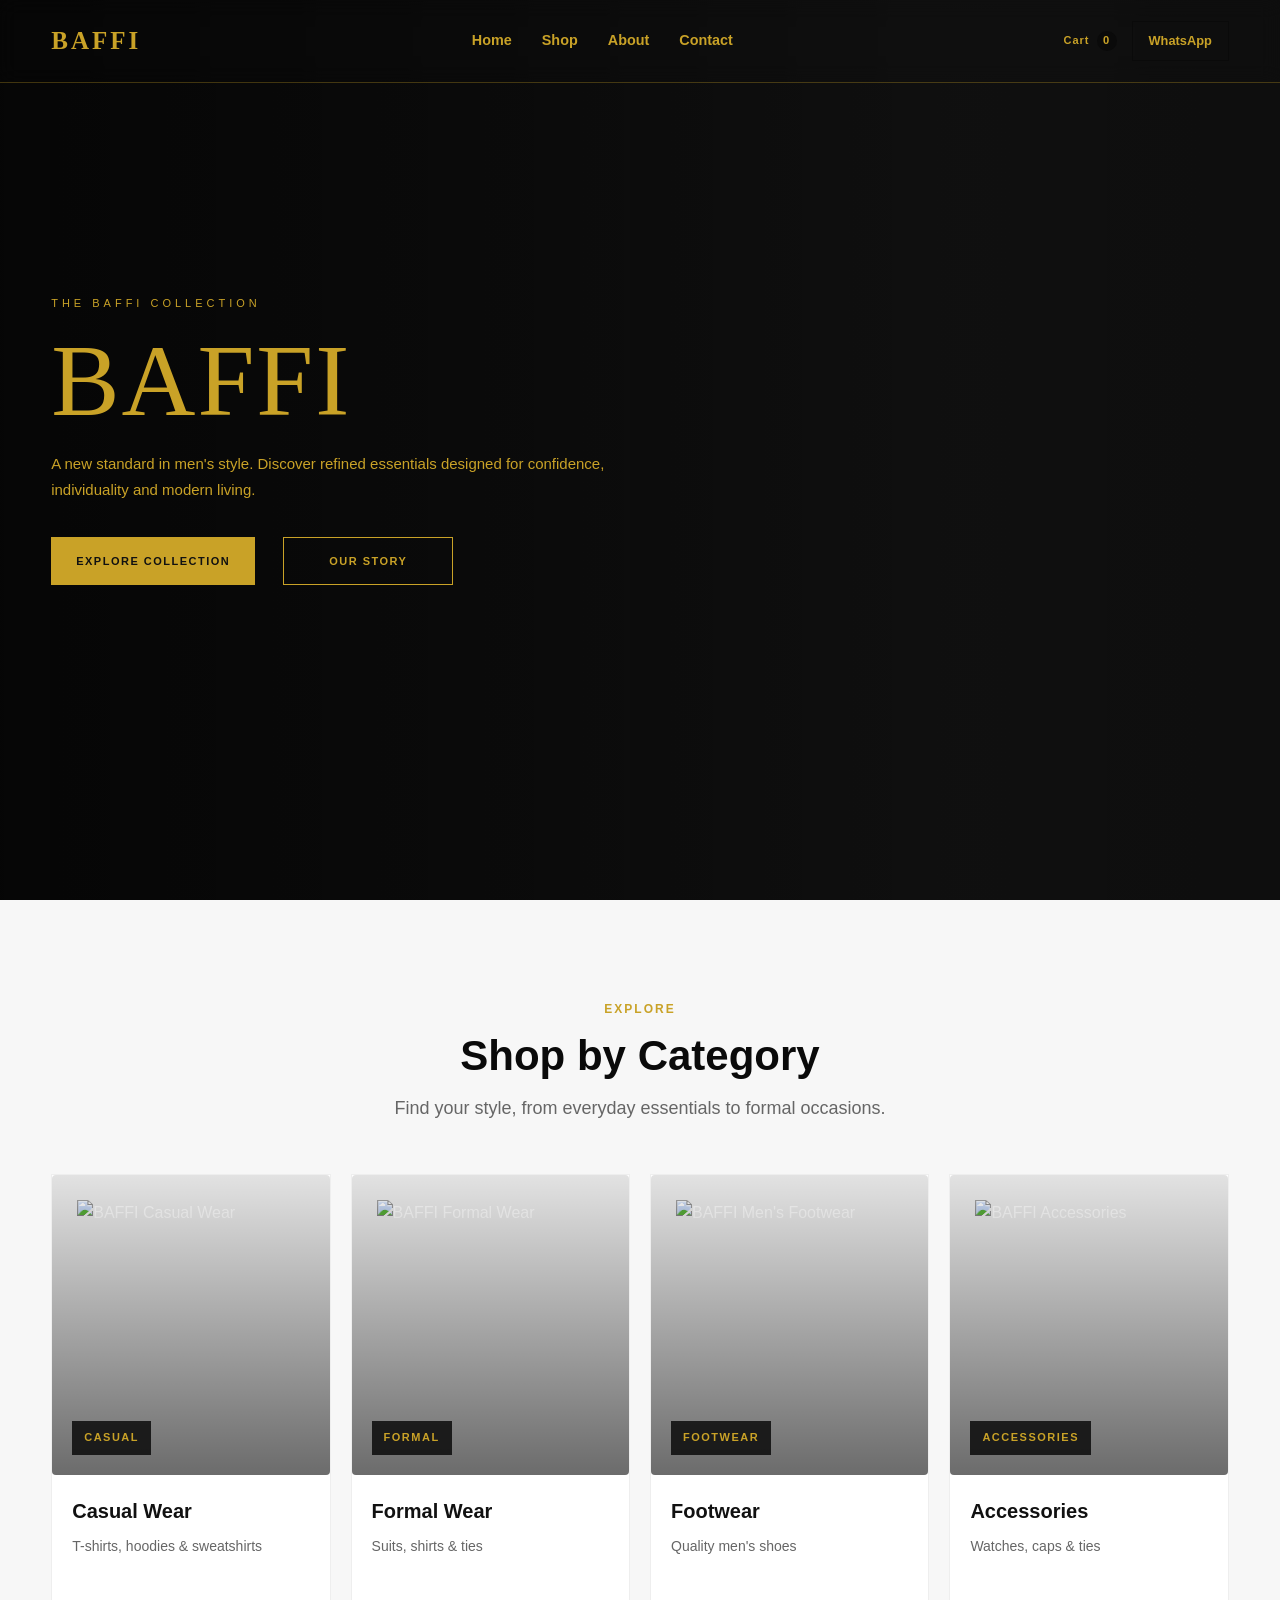
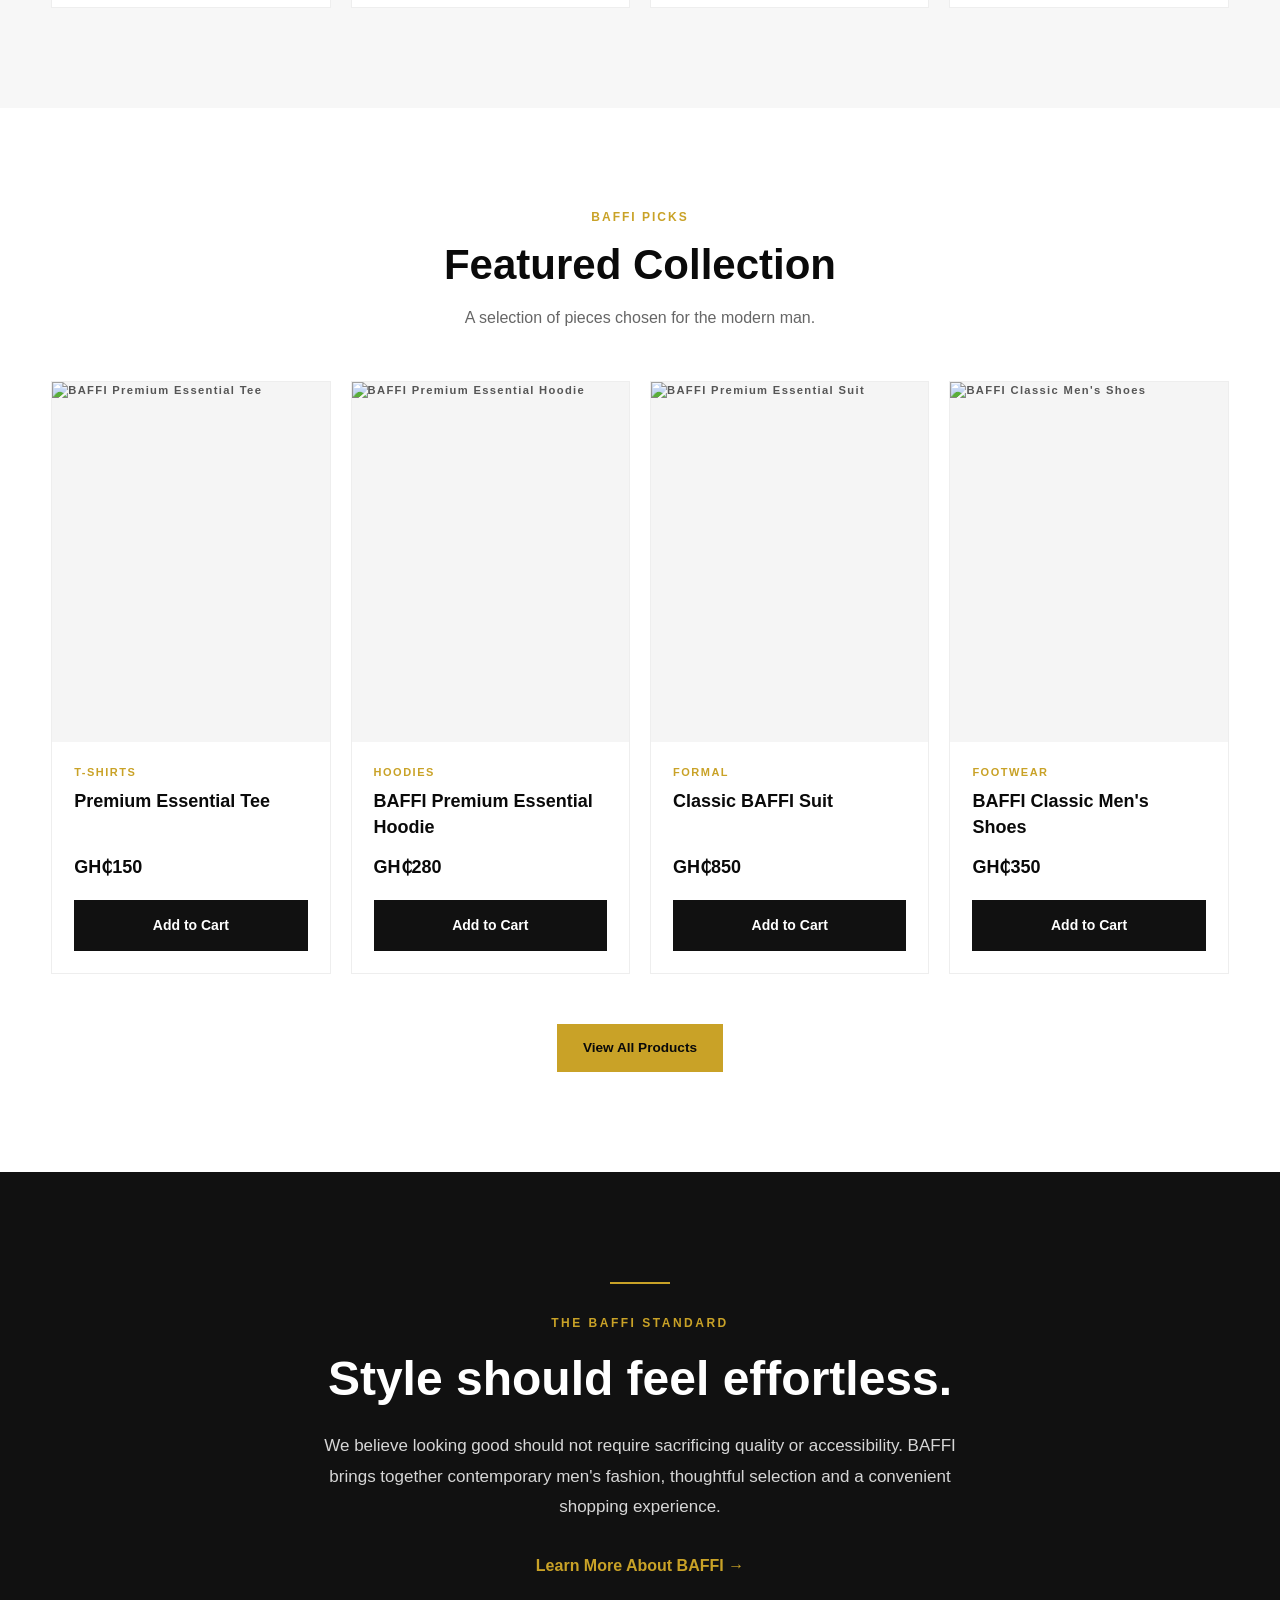
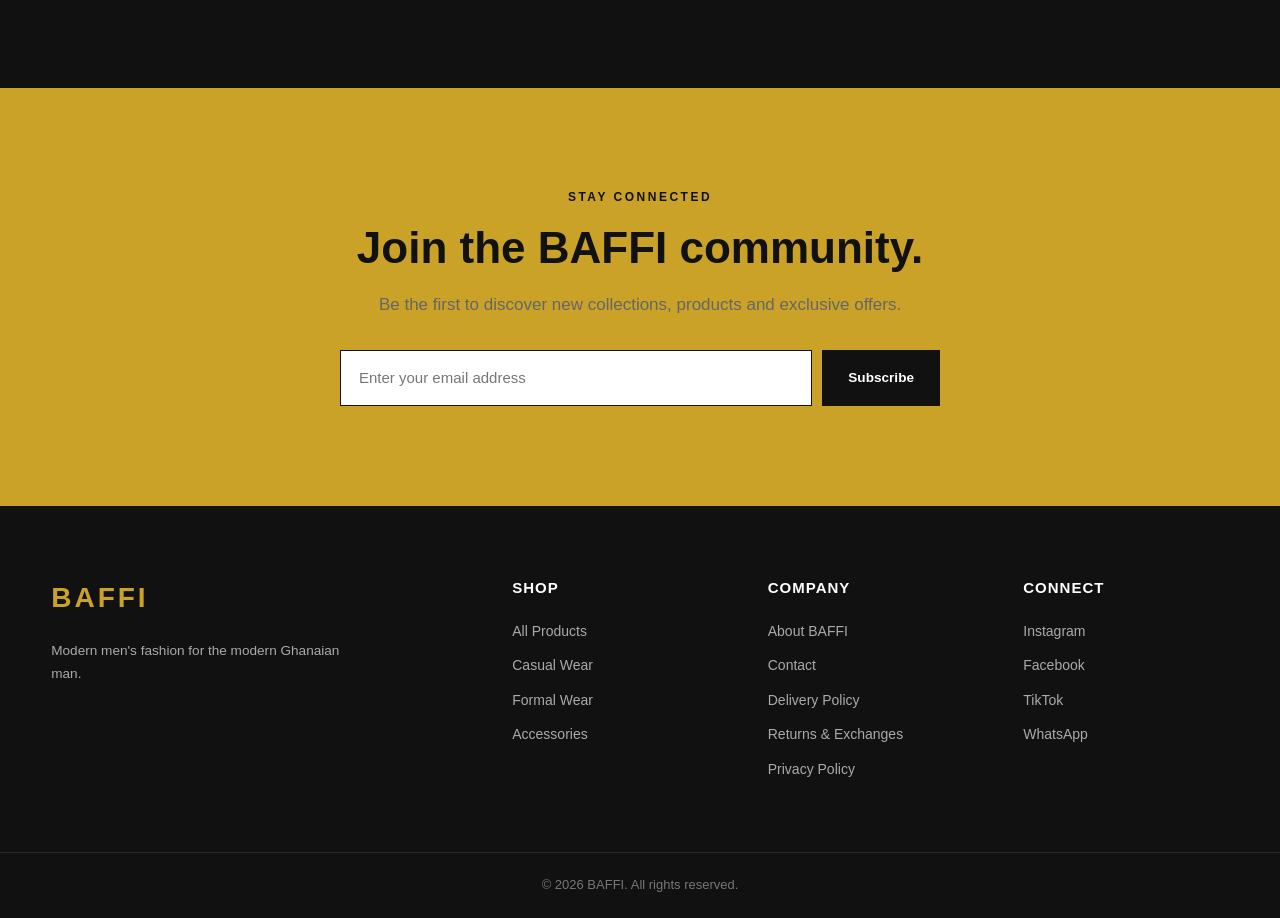
==== index.html @ 9128f001 "Add files via upload" ====
<!DOCTYPE html>
<html lang="en">
<head>
    <meta charset="UTF-8">

    <meta name="viewport" content="width=device-width, initial-scale=1.0">

    <meta
        name="description"
        content="BAFFI — Modern men's fashion, quality clothing, footwear and accessories in Ghana."
    >

    <title>BAFFI | Modern Men's Fashion</title>

    <!-- Main stylesheet -->
    <link rel="stylesheet" href="style.css">

    <link rel="icon" type="image/svg+xml" href="images/svg file.jpeg">
</head>

<body>

    <!-- ================= HEADER ================= -->
    <header class="site-header">

        <div class="container header-container">

            <!-- Logo -->
            <a href="index.html" class="logo">
                BAFFI
            </a>

                <!-- Mobile menu button -->
                 <button
                    class="menu-toggle"
                    id="menu-toggle"
                    type="button"
                    aria-label="Open navigation menu"
                    aria-expanded="false"
                    aria-controls="main-nav"
                 >
                    ☰
                </button>

            <!-- Navigation -->
            <nav class="main-nav" id="main-nav">
                <a href="index.html">Home</a>
                <a href="shop.html">Shop</a>
                <a href="about.html">About</a>
                <a href="contact.html">Contact</a>
            </nav>

            <!-- Header actions -->
            <div class="header-actions">

                <a href="cart.html" class="cart-link">
                    Cart <span id="cart-count">0</span>
                </a>

                <a
                    href="https://wa.me/233207417469"
                    class="whatsapp-link"
                    target="_blank"
                    rel="noopener"
                >
                    WhatsApp
                </a>

            </div>

        </div>

    </header>


    <!-- ================= MAIN CONTENT ================= -->
    <main>

       <!-- ================= HERO ================= -->
<!-- ================= BAFFI VIDEO HERO ================= -->
<section class="hero">

    <video
        class="hero-video"
        autoplay
        muted
        loop
        playsinline
        preload="metadata"
        poster="images/hero-image.mp4"
    >
        <source
            src="images/hero-image.mp4"
            type="video/mp4"
        >
    </video>

    <div class="hero-overlay"></div>

    <div class="container hero-content">

        <p class="hero-label">
            THE BAFFI COLLECTION
        </p>

        <h1>
            BAFFI
        </h1>

        <p class="hero-description">
            A new standard in men's style.
            Discover refined essentials designed for confidence, individuality and modern living.
        </p>

        <div class="hero-buttons">

            <a href="shop.html" class="btn btn-primary">
                EXPLORE COLLECTION
            </a>

            <a href="about.html" class="btn btn-secondary">
                OUR STORY
            </a>

        </div>

    </div>

</section>
<!-- ================= CATEGORIES ================= -->
<section class="categories">
    <div class="container">
        <div class="section-heading">
            <p class="section-label">
                EXPLORE
            </p>
            <h2>
                Shop by Category
            </h2>
            <p>
                Find your style, from everyday essentials to
                formal occasions.
            </p>
        </div>

        <div class="category-grid">
        <!-- CASUAL -->
        <a href="shop.html?category=casual"
            class="category-card">
            <div class="category-image">
            <img
                src="images/premium-essential-teeshirt.jpeg"
                alt="BAFFI Casual Wear"
            >
            <span>CASUAL</span>
            </div>
            <h3>
                Casual Wear
            </h3>
            <p>
                T-shirts, hoodies & sweatshirts
            </p>
        </a>

<!-- FORMAL -->
        <a href="shop.html?category=formal"
            class="category-card">
            <div class="category-image">
            <img
                src="images/premium-essential-suit.jpeg"
                alt="BAFFI Formal Wear"
            >
            <span>FORMAL</span>
            </div>
            <h3>
                Formal Wear
            </h3>
            <p>
                Suits, shirts & ties
            </p>
        </a>

<!-- FOOTWEAR -->
        <a href="shop.html?category=shoes"
            class="category-card">
            <div class="category-image">
            <img
                src="images/premium-essential-shoes.jpeg"
                alt="BAFFI Men's Footwear"
            >
            <span>FOOTWEAR</span>
            </div>
            <h3>
                Footwear
            </h3>
            <p>
                Quality men's shoes
            </p>
        </a>


<!-- ACCESSORIES -->
        <a href="shop.html?category=accessories"
            class="category-card">
            <div class="category-image">
                <img
                    src="images/premium-essential-watches.jpeg"
                    alt="BAFFI Accessories"
                >
                <span>ACCESSORIES</span>
            </div>
            <h3>
                Accessories
            </h3>
            <p>
                Watches, caps & ties
            </p>
        </a>
    </div>
</div>
</section>
        

<!-- ================= FEATURED PRODUCTS ================= -->
<section class="featured-products">

    <div class="container">

        <div class="section-heading">

            <p class="section-label">
                BAFFI PICKS
            </p>

            <h2>
                Featured Collection
            </h2>

            <p>
                A selection of pieces chosen for the modern man.
            </p>

        </div>


        <div class="product-grid">

            <!-- Product 1 -->
            <article class="product-card">

                <div class="product-image">
                    <img
                        src="images/premium-essential-teeshirt.jpeg"
                        alt="BAFFI Premium Essential Tee"
                    >
                </div>

                <div class="product-info">

                    <p class="product-category">
                        T-SHIRTS
                    </p>

                    <h3>
                        Premium Essential Tee
                    </h3>

                    <p class="product-price">
                        GH₵150
                    </p>

                    <button
                        class="add-to-cart"
                        data-product="Premium Essential Tee"
                    >
                        Add to Cart
                    </button>

                </div>

            </article>


            <!-- Product 2 -->
            <article class="product-card">

                <div class="product-image">
                    <img
                        src="images/Premium-Essential-Hoodie.jpeg"
                        alt="BAFFI Premium Essential Hoodie"
                    >
                </div>

                <div class="product-info">

                    <p class="product-category">
                        HOODIES
                    </p>

                    <h3>
                        BAFFI Premium Essential Hoodie
                    </h3>

                    <p class="product-price">
                        GH₵280
                    </p>

                    <button
                        class="add-to-cart"
                        data-product="BAFFI Premium Essential Hoodie"
                    >
                        Add to Cart
                    </button>

                </div>

            </article>


            <!-- Product 3 -->
            <article class="product-card">

                <div class="product-image">
                    <img
                        src="images/premium-essential-suit.jpeg"
                        alt="BAFFI Premium Essential Suit"
                    >
                </div>

                <div class="product-info">

                    <p class="product-category">
                        FORMAL
                    </p>

                    <h3>
                        Classic BAFFI Suit
                    </h3>

                    <p class="product-price">
                        GH₵850
                    </p>

                    <button
                        class="add-to-cart"
                        data-product="Classic BAFFI Suit"
                    >
                        Add to Cart
                    </button>

                </div>

            </article>


            <!-- Product 4 -->
            <article class="product-card">

                <div class="product-image">
                    <img
                        src="images/premium-essential-shoes.jpeg"
                        alt="BAFFI Classic Men's Shoes"
                        >
                </div>

                <div class="product-info">

                    <p class="product-category">
                        FOOTWEAR
                    </p>

                    <h3>
                        BAFFI Classic Men's Shoes
                    </h3>

                    <p class="product-price">
                        GH₵350
                    </p>

                    <button
                        class="add-to-cart"
                        data-product="BAFFI Classic Men's Shoes"
                    >
                        Add to Cart
                    </button>

                </div>

            </article>

        </div>


        <div class="center-button">

            <a href="shop.html"
               class="btn btn-primary">
                View All Products
            </a>

        </div>

    </div>

</section>
        
        <!-- ================= BRAND STATEMENT ================= -->
        <section class="brand-statement">

            <div class="container">

                <div class="brand-content">

                    <p class="section-label">
                        THE BAFFI STANDARD
                    </p>

                    <h2>
                        Style should feel effortless.
                    </h2>

                    <p>
                        We believe looking good should not require
                        sacrificing quality or accessibility. BAFFI
                        brings together contemporary men's fashion,
                        thoughtful selection and a convenient shopping
                        experience.
                    </p>

                    <a href="about.html"
                       class="text-link">
                        Learn More About BAFFI →
                    </a>

                </div>

            </div>

        </section>


        <!-- ================= NEWSLETTER ================= -->
        <section class="newsletter">

            <div class="container">

                <div class="newsletter-content">

                    <p class="section-label">
                        STAY CONNECTED
                    </p>

                    <h2>
                        Join the BAFFI community.
                    </h2>

                    <p>
                        Be the first to discover new collections,
                        products and exclusive offers.
                    </p>

                    <form id="newsletter-form">

                        <input
                            type="email"
                            id="email"
                            placeholder="Enter your email address"
                            required
                        >

                        <button type="submit"
                                class="btn btn-primary">
                            Subscribe
                        </button>

                    </form>

                </div>

            </div>

        </section>

    </main>


    <!-- ================= FOOTER ================= -->
    <footer class="site-footer">

        <div class="container footer-grid">

            <div>

                <a href="index.html" class="footer-logo">
                    BAFFI
                </a>

                <p>
                    Modern men's fashion for the
                    modern Ghanaian man.
                </p>

            </div>


            <div>

                <h3>
                    Shop
                </h3>

                <a href="shop.html">
                    All Products
                </a>

                <a href="shop.html?category=casual">
                    Casual Wear
                </a>

                <a href="shop.html?category=formal">
                    Formal Wear
                </a>

                <a href="shop.html?category=accessories">
                    Accessories
                </a>

            </div>


            <div>

                <h3>
                    Company
                </h3>

                <a href="about.html">
                    About BAFFI
                </a>

                <a href="contact.html">
                    Contact
                </a>

                <a href="delivery-policy.html">
                    Delivery Policy
                </a>

                <a href="returns-policy.html">
                    Returns &amp; Exchanges
                </a>

                <a href="privacy-policy.html">
                    Privacy Policy
                </a>

            </div>

            <div>

                <h3>
                    Connect
                </h3>

                <a href="https://www.instagram.com/baffi_apparel1/">
                    Instagram
                </a>

                <a href="https://www.facebook.com/baffiapparel">
                    Facebook
                </a>

                <a href="https://www.tiktok.com/@baffi_apparel1">
                    TikTok
                </a>

                <a href="https://wa.me/233207417469"
                   target="_blank"
                   rel="noopener">
                    WhatsApp
                </a>

            </div>

        </div>


        <div class="footer-bottom">

            <p>
                © 2026 BAFFI. All rights reserved.
            </p>

        </div>

    </footer>


    <!-- Main JavaScript -->
    <script src="app.js"></script>

</body>
</html>
---- style.css ----
/* =========================================================BAFFI — MAIN STYLESHEETModern Men's Fashion========================================================= */
/* =========================================================1. RESET & GLOBAL STYLES========================================================= */
* {
    margin: 0;
    padding: 0;
    box-sizing: border-box;
}

:root {
    --black: #0a0a0a;
    --dark: #111111;
    --dark-gray: #1a1a1a;
    --gray: #666666;
    --light-gray: #f4f4f4;
    --white: #ffffff;
    --gold: #c9a227;
    --gold-light: #e0c35a;
    --border: #e5e5e5;

    --container-width: 1200px;
    --transition: 0.3s ease;
}

html {
    scroll-behavior: smooth;
}

body {
    font-family:
        Arial,
        Helvetica,
        sans-serif;

    color: var(--black);
    background: var(--white);
    line-height: 1.6;
}

a {
    color: inherit;
    text-decoration: none;
}

button,
input {
    font: inherit;
}

button {
    cursor: pointer;
}

img {
    max-width: 100%;
    display: block;
}

/* =========================================================2. REUSABLE CONTAINER========================================================= */
.container {
    width: min(
        92%,
        var(--container-width)
    );

    margin: 0 auto;
}

/* =========================================================3. HEADER========================================================= */
.site-header {
    position: sticky;
    top: 0;
    z-index: 1000;

    background: rgba(255, 255, 255, 0.96);

    border-bottom: 1px solid var(--border);

    backdrop-filter: blur(10px);
}

.header-container {
    min-height: 78px;

    display: flex;
    align-items: center;
    justify-content: space-between;

    gap: 30px;
}

/* Logo */
.logo {
    font-size: 1.8rem;
    font-weight: 900;

    letter-spacing: 0.18em;

    color: var(--black);
}

/* Navigation */
.main-nav {
    display: flex;
    align-items: center;

    gap: 30px;
}

.main-nav a {
    position: relative;

    font-size: 0.9rem;
    font-weight: 600;

    transition: color var(--transition);
}

.main-nav a::after {
    content: "";

    position: absolute;

    left: 0;
    bottom: -8px;

    width: 0;
    height: 2px;

    background: var(--gold);

    transition: width var(--transition);
}

.main-nav a:hover {
    color: var(--gold);
}

.main-nav a:hover::after {
    width: 100%;
}

/* Header actions */
.header-actions {
    display: flex;
    align-items: center;
    gap: 15px;
}

.cart-link {
    font-size: 0.85rem;
    font-weight: 600;
}

#cart-count {
    display: inline-flex;

    align-items: center;
    justify-content: center;

    min-width: 20px;
    height: 20px;

    padding: 0 5px;

    margin-left: 3px;

    border-radius: 50%;

    background: var(--black);
    color: var(--white);

    font-size: 0.7rem;
}

.whatsapp-link {
    padding: 9px 16px;

    border: 1px solid var(--black);

    font-size: 0.8rem;
    font-weight: 700;

    transition:
        background var(--transition),
        color var(--transition);
}

.whatsapp-link:hover {
    background: var(--black);
    color: var(--white);
}


/* =========================================================4. HERO SECTION========================================================= */
.hero {
    min-height: 720px;

    display: flex;
    align-items: center;

    position: relative;

    background:
        linear-gradient(
            90deg,
            rgba(0, 0, 0, 0.9),
            rgba(0, 0, 0, 0.55),
            rgba(0, 0, 0, 0.15)
        ),
        url("../images/hero.jpg")
        center / cover no-repeat;

    color: var(--white);
}

.hero-content {
    max-width: 720px;
}

.hero-label,
.section-label {
    margin-bottom: 15px;

    color: var(--gold);

    font-size: 0.75rem;
    font-weight: 800;

    letter-spacing: 0.25em;
}

.hero h1 {
    margin-bottom: 25px;

    font-size: clamp(
        3rem,
        7vw,
        6rem
    );

    font-weight: 800;

    line-height: 0.98;

    letter-spacing: -0.04em;
}

.hero-description {
    max-width: 560px;

    margin-bottom: 35px;

    color: rgba(255, 255, 255, 0.82);

    font-size: 1.05rem;
}

/* =========================================================5. BUTTONS========================================================= */
.hero-buttons {
    display: flex;

    flex-wrap: wrap;

    gap: 15px;
}

.btn {
    display: inline-flex;

    align-items: center;
    justify-content: center;

    min-height: 48px;

    padding: 0 25px;

    border: 1px solid transparent;

    font-size: 0.85rem;
    font-weight: 800;

    transition:
        background var(--transition),
        color var(--transition),
        border-color var(--transition),
        transform var(--transition);
}

.btn:hover {
    transform: translateY(-2px);
}

.btn-primary {
    background: var(--gold);
    color: var(--black);
}

.btn-primary:hover {
    background: var(--gold-light);
}

.btn-secondary {
    border-color: rgba(255, 255, 255, 0.7);
    color: var(--white);
}

.btn-secondary:hover {
    background: var(--white);
    color: var(--black);
}

/* =========================================================6. SECTION HEADINGS========================================================= */
section {
    padding: 100px 0;
}

.section-heading {
    max-width: 650px;

    margin-bottom: 50px;
}

.section-heading h2 {
    margin-bottom: 12px;

    font-size: clamp(
        2rem,
        4vw,
        3rem
    );

    line-height: 1.1;
}

.section-heading > p:last-child {
    color: var(--gray);
}

/* =========================================================7. CATEGORIES========================================================= */
.category-grid {
    display: grid;

    grid-template-columns:
        repeat(4, 1fr);

    gap: 20px;
}

.category-card {
    transition:
        transform var(--transition);
}

.category-card:hover {
    transform: translateY(-6px);
}

.category-image {
    min-height: 300px;

    display: flex;
    align-items: flex-end;

    padding: 25px;

    background:
        linear-gradient(
            180deg,
            #777777,
            #151515
        );

    color: var(--white);
}

.category-image span {
    font-size: 0.8rem;
    font-weight: 800;

    letter-spacing: 0.15em;
}

.category-card h3 {
    margin-top: 18px;

    font-size: 1.1rem;
}

.category-card p {
    color: var(--gray);

    font-size: 0.85rem;
}

/* =========================================================8. FEATURED PRODUCTS========================================================= */
.featured-products {
    background: var(--light-gray);
}

.product-grid {
    display: grid;

    grid-template-columns:
        repeat(4, 1fr);

    gap: 20px;
}

.product-card {
    background: var(--white);

    overflow: hidden;

    transition:
        transform var(--transition),
        box-shadow var(--transition);
}

.product-card:hover {
    transform: translateY(-5px);

    box-shadow:
        0 15px 40px rgba(0, 0, 0, 0.08);
}

.product-image {
    min-height: 330px;

    display: flex;
    align-items: center;
    justify-content: center;

    background:
        linear-gradient(
            135deg,
            #e8e8e8,
            #bdbdbd
        );

    color: #555555;

    font-size: 0.7rem;
    font-weight: 800;

    letter-spacing: 0.12em;
}

.product-info {
    padding: 22px;
}

.product-category {
    margin-bottom: 7px;

    color: var(--gold);

    font-size: 0.7rem;
    font-weight: 800;

    letter-spacing: 0.15em;
}

.product-info h3 {
    margin-bottom: 8px;

    font-size: 1rem;
}

.product-price {
    margin-bottom: 18px;

    font-size: 1rem;
    font-weight: 800;
}

.add-to-cart {
    width: 100%;

    padding: 12px;

    border: 1px solid var(--black);

    background: var(--black);
    color: var(--white);

    font-size: 0.75rem;
    font-weight: 800;

    transition:
        background var(--transition),
        color var(--transition);
}

.add-to-cart:hover {
    background: var(--gold);
    color: var(--black);
    border-color: var(--gold);
}

.center-button {
    margin-top: 45px;

    text-align: center;
}

/* =========================================================9. BRAND STATEMENT========================================================= */
.brand-statement {
    background: var(--black);

    color: var(--white);
}

.brand-content {
    max-width: 760px;

    margin: 0 auto;

    text-align: center;
}

.brand-content h2 {
    margin-bottom: 25px;

    font-size: clamp(
        2.2rem,
        5vw,
        4rem
    );

    line-height: 1.05;
}

.brand-content > p:not(.section-label) {
    margin-bottom: 30px;

    color: rgba(255, 255, 255, 0.7);

    font-size: 1rem;
}

.text-link {
    color: var(--gold);

    font-weight: 700;

    transition: color var(--transition);
}

.text-link:hover {
    color: var(--gold-light);
}

/* =========================================================10. NEWSLETTER========================================================= */
.newsletter {
    background: var(--white);
}

.newsletter-content {
    max-width: 700px;

    margin: 0 auto;

    text-align: center;
}

.newsletter-content h2 {
    margin-bottom: 15px;

    font-size: clamp(
        2rem,
        4vw,
        3rem
    );
}

.newsletter-content > p:not(.section-label) {
    margin-bottom: 30px;

    color: var(--gray);
}

#newsletter-form {
    display: flex;

    max-width: 600px;

    margin: 0 auto;

    gap: 10px;
}

#newsletter-form input {
    flex: 1;

    min-width: 0;

    padding: 14px 16px;

    border: 1px solid var(--border);

    outline: none;

    background: var(--light-gray);

    transition:
        border-color var(--transition);
}

#newsletter-form input:focus {
    border-color: var(--gold);
}

/* =========================================================11. FOOTER========================================================= */
.site-footer {
    background: #080808;

    color: var(--white);

    padding-top: 70px;
}

.footer-grid {
    display: grid;

    grid-template-columns:
        2fr
        1fr
        1fr
        1fr;

    gap: 50px;

    padding-bottom: 60px;
}

.footer-logo {
    display: inline-block;

    margin-bottom: 15px;

    font-size: 1.8rem;
    font-weight: 900;

    letter-spacing: 0.18em;
}

.footer-grid p {
    max-width: 300px;

    color: #999999;

    font-size: 0.85rem;
}

.footer-grid h3 {
    margin-bottom: 18px;

    color: var(--gold);

    font-size: 0.8rem;

    letter-spacing: 0.12em;
}

.footer-grid a:not(.footer-logo) {
    display: block;

    margin-bottom: 10px;

    color: #aaaaaa;

    font-size: 0.85rem;

    transition: color var(--transition);
}

.footer-grid a:hover {
    color: var(--white);
}

.footer-bottom {
    padding: 20px;

    border-top: 1px solid #222222;

    text-align: center;
}

.footer-bottom p {
    max-width: none;

    color: #777777;

    font-size: 0.75rem;
}

/* =========================================================12. TABLET RESPONSIVENESS========================================================= */
@media (max-width: 900px) {

    .main-nav {
        gap: 18px;
    }

    .category-grid,
    .product-grid {
        grid-template-columns:
            repeat(2, 1fr);
    }

    .footer-grid {
        grid-template-columns:
            repeat(2, 1fr);
    }

}

/* =========================================================13. MOBILE RESPONSIVENESS========================================================= */
@media (max-width: 650px) {

    .header-container {
        min-height: 70px;

        flex-wrap: wrap;

        gap: 15px;
    }

    .main-nav {
        order: 3;

        width: 100%;

        justify-content: center;

        padding-bottom: 12px;
    }

    .main-nav a {
        font-size: 0.75rem;
    }

    .header-actions {
        gap: 8px;
    }

    .whatsapp-link {
        padding: 7px 10px;

        font-size: 0.7rem;
    }

    .hero {
        min-height: 650px;
    }

    .hero h1 {
        font-size: 3.2rem;
    }

    section {
        padding: 70px 0;
    }

    .category-grid,
    .product-grid {
        grid-template-columns: 1fr;
    }

    .category-image {
        min-height: 250px;
    }

    .product-image {
        min-height: 300px;
    }

    #newsletter-form {
        flex-direction: column;
    }

    #newsletter-form .btn {
        width: 100%;
    }

    .footer-grid {
        grid-template-columns: 1fr;

        gap: 35px;
    }
}

/* =========================================================SHOP FILTERS========================================================= */
.shop-filters {
    display: flex;
    flex-wrap: wrap;
    gap: 10px;
    margin-bottom: 40px;
}

.shop-filter {
    padding: 10px 20px;

    border: 1px solid var(--border);

    background: var(--white);
    color: var(--black);

    font-size: 0.8rem;
    font-weight: 700;

    transition:
        background var(--transition),
        color var(--transition),
        border-color var(--transition);
}

.shop-filter:hover,
.shop-filter.active {
    background: var(--black);
    color: var(--white);
    border-color: var(--black);
}

/* =========================================================14. CART PAGE========================================================= */
#cart-container {
    display: flex;
    flex-direction: column;
    gap: 15px;
    margin-bottom: 40px;
}

.cart-item {
    display: flex;
    align-items: center;
    justify-content: space-between;
    gap: 25px;

    padding: 25px;

    background: var(--white);

    border: 1px solid var(--border);

    transition:
        box-shadow var(--transition),
        transform var(--transition);
}

.cart-item:hover {
    transform: translateY(-2px);

    box-shadow:
        0 10px 30px rgba(0, 0, 0, 0.06);
}

.cart-item-info {
    flex: 1;
}

.cart-item-info h3 {
    margin-bottom: 5px;

    font-size: 1rem;
}

.cart-item-info p {
    color: var(--gray);

    font-size: 0.85rem;
}

.cart-item-actions {
    display: flex;
    align-items: center;

    gap: 12px;
}

.quantity-btn {
    width: 36px;
    height: 36px;

    display: inline-flex;
    align-items: center;
    justify-content: center;

    border: 1px solid var(--black);

    background: var(--white);
    color: var(--black);

    font-size: 1.1rem;
    font-weight: 700;

    transition:
        background var(--transition),
        color var(--transition);
}

.quantity-btn:hover {
    background: var(--black);
    color: var(--white);
}

.cart-quantity {
    min-width: 25px;

    text-align: center;

    font-weight: 700;
}

.cart-item-total {
    min-width: 90px;

    text-align: right;

    font-size: 0.9rem;
}

.remove-cart-item {
    padding: 9px 14px;

    border: 1px solid #d5d5d5;

    background: var(--white);
    color: #777777;

    font-size: 0.75rem;
    font-weight: 700;

    transition:
        background var(--transition),
        color var(--transition),
        border-color var(--transition);
}

.remove-cart-item:hover {
    border-color: var(--black);

    background: var(--black);
    color: var(--white);
}

/* =========================================================CART SUMMARY========================================================= */
#cart-summary {
    max-width: 500px;

    margin-left: auto;

    padding: 30px;

    background: var(--black);

    color: var(--white);
}

#cart-summary h2 {
    margin-bottom: 20px;

    font-size: 1.3rem;
}

#cart-summary p {
    display: flex;
    justify-content: space-between;

    margin-bottom: 25px;

    color: #cccccc;
}

#cart-summary strong {
    color: var(--gold);

    font-size: 1.2rem;
}

#cart-summary .btn {
    margin-right: 8px;
}

/* =========================================================EMPTY CART========================================================= */
#empty-cart {
    padding: 60px 30px;

    background: var(--white);

    border: 1px solid var(--border);

    text-align: center;
}

#empty-cart h2 {
    margin-bottom: 10px;

    font-size: 1.6rem;
}

#empty-cart p {
    color: var(--gray);

    margin-bottom: 15px;
}

/* =========================================================CART MOBILE========================================================= */
@media (max-width: 650px) {

    .cart-item {
        align-items: flex-start;

        flex-direction: column;

        gap: 20px;

        padding: 20px;
    }

    .cart-item-actions {
        width: 100%;

        flex-wrap: wrap;
    }

    .cart-item-total {
        margin-left: auto;
    }

    .remove-cart-item {
        width: 100%;
    }

    #cart-summary {
        max-width: none;

        margin-left: 0;
    }

    #cart-summary .btn {
        width: 100%;

        margin: 5px 0;
    }
}

/* =========================================================BAFFI PRODUCT IMAGES========================================================= */
.product-card .product-image {
    width: 100%;
    aspect-ratio:2/3;
    background: #f5f5f5;

    display: flex;
    align-items: center;
    justify-content: center;

    overflow: hidden;
}

.product-card .product-image img {
    width: 100%;
    height: 100%;
    display: block;

    object-fit: cover;
    object-position: center;
}

/* =========================================================BAFFI PRODUCT CARD HOVER EFFECT========================================================= */
.product-card {
    transition: transform 0.3s ease, box-shadow 0.3s ease;
}

.product-card:hover {
    transform: translateY(-6px);
    box-shadow: 0 12px 30px rgba(0, 0, 0, 0.12);
}

.product-card .product-image img {
    transition: transform 0.5s ease;
}

.product-card:hover .product-image img {
    transform: scale(1.04);
}

/* =========================================================BAFFI SHOP FILTER BUTTONS========================================================= */
.filter-btn {
    cursor: pointer;
    transition: all 0.25s ease;
}

.filter-btn:hover {
    transform: translateY(-2px);
}

.filter-btn.active {
    background: #111;
    color: #fff;
    border-color: #111;
}

/* =========================================================BAFFI MOBILE PRODUCT CARDS========================================================= */
@media (max-width: 650px) {
    .product-card .product-image {
        aspect-ratio: 2 / 3;
        height: auto;
    }

    .product-card .product-image img {
        width: 100%;
        height: 100%;
        object-fit: cover;
    }

    .product-card:hover {
        transform: none;
        box-shadow: none;
    }

    .product-card:hover .product-image img {
        transform: none;
    }
}

/* =========================================================BAFFI EXPLORE CATEGORY IMAGES========================================================= */
.category-card .category-image {
    position: relative;
    width: 100%;
    height: 300px;

    overflow: hidden;
    background: #f5f5f5;
}

.category-card .category-image img {
    width: 100%;
    height: 100%;

    display: block;

    object-fit: cover;
    object-position: center;

    transition: transform 0.5s ease;
}

/* Dark overlay for readable category text */
.category-card .category-image::after {
    content: "";
    position: absolute;
    inset: 0;

    background: linear-gradient(
        to top,
        rgba(0, 0, 0, 0.55),
        rgba(0, 0, 0, 0.05)
    );
}

/* Category label */
.category-card .category-image span {
    position: absolute;
    left: 20px;
    bottom: 20px;

    z-index: 2;

    color: #ffffff;

    font-size: 0.8rem;
    font-weight: 800;
    letter-spacing: 0.15em;
}

/* Hover effect */
.category-card:hover .category-image img {
    transform: scale(1.05);
}

/* =========================================================BAFFI CHECKOUT DETAILS========================================================= */
.checkout-details {
    max-width: 700px;
    margin: 40px auto;
    padding: 30px;
    border: 1px solid #e5e5e5;
    background: #ffffff;
}

.checkout-details h2 {
    margin-bottom: 8px;
}

.checkout-details > p {
    margin-bottom: 25px;
    color: #666;
}

.checkout-details .form-group {
    margin-bottom: 20px;
}

.checkout-details label {
    display: block;
    margin-bottom: 8px;
    font-weight: 600;
}

.checkout-details input,
.checkout-details textarea {
    width: 100%;
    padding: 14px;
    border: 1px solid #ccc;
    border-radius: 4px;
    font-family: inherit;
    font-size: 16px;
    box-sizing: border-box;
    outline: none;
}

.checkout-details input:focus,
.checkout-details textarea:focus {
    border-color: #111;
}

.checkout-details textarea {
    resize: vertical;
    min-height: 100px;
}

.checkout-details label span {
    font-weight: normal;
    color: #777;
    font-size: 14px;
}

/* =========================================================MOBILE CHECKOUT========================================================= */
@media (max-width: 768px) {

    .checkout-details {
        margin: 25px 0;
        padding: 20px;
    }

    .checkout-details input,
    .checkout-details textarea {
        font-size: 16px;
    }

}

/* =========================================BAFFI MOBILE RESPONSIVENESS========================================= */
@media (max-width: 768px) {

    /* General */
    body {
        overflow-x: hidden;
    }

    .container {
        width: 92%;
        margin: 0 auto;
    }

    /* Header */
    header {
        padding: 15px 0;
    }

    /* Navigation */
    nav ul {
        gap: 12px;
        flex-wrap: wrap;
        justify-content: center;
    }

    nav ul li a {
        font-size: 14px;
    }

    /* Hero section */
    .hero {
        min-height: 70vh;
        padding: 50px 20px;
        text-align: center;
    }

    .hero h1 {
        font-size: 38px;
        line-height: 1.1;
    }

    .hero p {
        font-size: 16px;
    }

    /* Product grids */
    .product-grid,
    .featured-products {
        grid-template-columns: 1fr 1fr;
        gap: 15px;
    }

    .product-card {
        width: 100%;
    }

    .product-card img {
        width: 100%;
        height: auto;
        object-fit: cover;
    }

    .product-card h3 {
        font-size: 16px;
    }

    .product-card p {
        font-size: 14px;
    }

    .product-card .btn {
        width: 100%;
        padding: 10px;
        font-size: 14px;
    }

    /* Cart */
    #cart-container {
        width: 100%;
        overflow-x: auto;
    }

    .cart-item {
        padding: 15px 10px;
    }

    /* Cart summary */
    #cart-summary {
        width: 100%;
        box-sizing: border-box;
    }

    /* Checkout details */
    .checkout-details {
        width: 100%;
        box-sizing: border-box;
    }

    /* Buttons */
    button,
    .btn {
        min-height: 44px;
    }

    /* Footer */
    footer {
        text-align: center;
        padding: 30px 15px;
    }
}


/* =========================================
   EXTRA SMALL PHONES
   ========================================= */

@media (max-width: 480px) {

    .container {
        width: 94%;
    }

    .hero h1 {
        font-size: 32px;
    }

    .hero p {
        font-size: 15px;
    }

    /* One product per row on very small screens */
    .product-grid,
    .featured-products {
        grid-template-columns: 1fr;
    }

    .product-card h3 {
        font-size: 17px;
    }

    nav ul {
        gap: 8px;
    }

    nav ul li a {
        font-size: 13px;
    }

    .checkout-details {
        padding: 18px;
    }
}

/* =========================================
   BAFFI ABOUT PAGE
   ========================================= */

/* About Hero */
.about-hero {
    padding: 110px 0;
    background: #f5f5f2;
}

.about-hero .brand-content {
    max-width: 850px;
}

.about-hero h1 {
    font-size: clamp(48px, 7vw, 82px);
    line-height: 1;
    margin: 15px 0 30px;
    letter-spacing: -2px;
}

.about-hero .brand-content > p:last-child {
    max-width: 650px;
    font-size: 20px;
    line-height: 1.8;
    color: #555;
}


/* Our Story */
.about-story {
    padding: 110px 0;
    background: #ffffff;
}

.about-story .section-heading {
    max-width: 850px;
    margin-bottom: 55px;
}

.about-story .section-heading h2 {
    font-size: clamp(38px, 5vw, 64px);
    line-height: 1.05;
    margin-top: 15px;
}

.about-story .brand-content {
    max-width: 750px;
}

.about-story .brand-content p {
    font-size: 18px;
    line-height: 1.9;
    color: #555;
    margin-bottom: 25px;
}


/* What We Offer */
.categories {
    padding: 110px 0;
    background: #f5f5f2;
}

.categories .section-heading {
    max-width: 750px;
    margin-bottom: 55px;
}

.categories .section-heading h2 {
    font-size: clamp(38px, 5vw, 64px);
    line-height: 1.05;
    margin: 15px 0;
}

.categories .section-heading > p:last-child {
    color: #666;
    font-size: 18px;
    line-height: 1.7;
}


/* Category Cards */
.category-grid {
    display: grid;
    grid-template-columns: repeat(4, 1fr);
    gap: 20px;
}

.category-card {
    background: #ffffff;
    padding-bottom: 25px;
    transition: transform 0.3s ease, box-shadow 0.3s ease;
}

.category-card:hover {
    transform: translateY(-6px);
    box-shadow: 0 15px 35px rgba(0, 0, 0, 0.08);
}

.category-image {
    width: 100%;
    height: 300px;
    background: #111;
    display: block;
    overflow: hidden;
    position: relative;
}

.category-image img {
    width: 100%;
    height: 100%;
    display: block;
    object-fit: cover;
    object-position: center;
}

.category-card:hover .category-image img {
    transform: scale(1.05);
}

.category-grid .category-card {
    width: 100%;
    min-width: 0;
}

.category-grid .category-image {
    width: 100%;
    height: 300px;
}

.category-image span {
    color: #ffffff;
    font-size: 14px;
    letter-spacing: 4px;
    font-weight: 600;
}

.category-card h3 {
    margin: 25px 25px 10px;
    font-size: 22px;
}

.category-card p {
    margin: 0 25px;
    color: #666;
    line-height: 1.7;
}


/* BAFFI Standard */
.baffi-standard {
    padding: 110px 0;
    background: #111;
    color: #ffffff;
}

.baffi-standard .brand-content {
    max-width: 800px;
}

.baffi-standard .section-label {
    color: #c8a45d;
}

.baffi-standard h2 {
    font-size: clamp(40px, 5vw, 64px);
    line-height: 1.05;
    margin: 15px 0 30px;
}

.baffi-standard p {
    color: #d0d0d0;
    font-size: 18px;
    line-height: 1.9;
    margin-bottom: 25px;
}


/* About CTA */
.newsletter {
    padding: 100px 0;
}

.newsletter-content {
    max-width: 750px;
    margin: 0 auto;
    text-align: center;
}

.newsletter-content h2 {
    font-size: clamp(40px, 5vw, 64px);
    line-height: 1.05;
    margin: 15px 0 20px;
}

.newsletter-content > p:not(.section-label) {
    color: #666;
    font-size: 18px;
    line-height: 1.7;
}

.newsletter-content .hero-buttons {
    margin-top: 30px;
    justify-content: center;
}


/* About Page Mobile */
@media (max-width: 900px) {

    .category-grid {
        grid-template-columns: repeat(2, 1fr);
    }

    .about-hero,
    .about-story,
    .categories,
    .baffi-standard {
        padding: 80px 0;
    }
}


@media (max-width: 480px) {

    .about-hero,
    .about-story,
    .categories,
    .baffi-standard,
    .newsletter {
        padding: 65px 0;
    }

    .about-hero h1 {
        letter-spacing: -1px;
    }

    .category-grid {
        grid-template-columns: 1fr;
    }

    .category-image {
        height: 240px;
    }

    .category-grid .category-image {
        height: 240px;
    }

    .category-card h3 {
        font-size: 20px;
    }
}

/* =========================================ABOUT CATEGORY IMAGES========================================= */
.category-image img {
    width: 100%;
    height: 100%;
    object-fit: cover;
    display: block;
    transition: transform 0.5s ease;
}

.category-card:hover .category-image img {
    transform: scale(1.05);
}

/* FINAL ABOUT CATEGORY IMAGE FIX */

.categories .category-grid {
    display: grid;
    grid-template-columns: repeat(4, minmax(0, 1fr));
    gap: 20px;
}

.categories .category-grid .category-card {
    width: 100%;
    min-width: 0;
}

.categories .category-grid .category-image {
    width: 100%;
    height: 300px;
    overflow: hidden;
    position: relative;
}

.categories .category-grid .category-image img {
    width: 100%;
    height: 100%;
    display: block;
    object-fit: cover;
    object-position: center;
}

/* TABLET */
@media (max-width: 900px) {
    .categories .category-grid {
        grid-template-columns: repeat(2, minmax(0, 1fr));
    }
}

/* PHONE */
@media (max-width: 480px) {
    .categories .category-grid {
        grid-template-columns: 1fr;
    }

    .categories .category-grid .category-image {
        height: 240px;
    }
}

/* ABOUT CATEGORY CARD HOVER */

.categories .category-card {
    transition: transform 0.3s ease, box-shadow 0.3s ease;
}

.categories .category-card:hover {
    transform: translateY(-6px);
    box-shadow: 0 12px 30px rgba(0, 0, 0, 0.12);
}

.categories .category-card:hover .category-image img {
    transform: scale(1.05);
}

/* PREMIUM CATEGORY IMAGE STYLE */

.categories .category-image {
    border-radius: 4px;
}

.categories .category-image img {
    transition: transform 0.5s ease;
}

/* CATEGORY TEXT POLISH */

.categories .category-card h3 {
    margin-top: 20px;
    margin-bottom: 8px;
    font-size: 20px;
}

.categories .category-card p {
    margin: 0;
    line-height: 1.7;
    color: #666;
}

/* CATEGORY SECTION SPACING */

.categories {
    padding-top: 100px;
    padding-bottom: 100px;
}

.categories .section-heading {
    margin-bottom: 50px;
}

/* CATEGORY RESPONSIVE POLISH */

@media (max-width: 900px) {
    .categories {
        padding-top: 80px;
        padding-bottom: 80px;
    }

    .categories .section-heading {
        margin-bottom: 40px;
    }
}

@media (max-width: 480px) {
    .categories {
        padding-top: 60px;
        padding-bottom: 60px;
    }

    .categories .section-heading {
        margin-bottom: 30px;
    }

    .categories .category-card h3 {
        margin-top: 15px;
        font-size: 18px;
    }

    .categories .category-card p {
        font-size: 14px;
        line-height: 1.6;
    }
}

/* CONTACT HERO */

.contact-hero {
    background: #111;
    color: #fff;
    padding: 110px 0;
    text-align: center;
}

.contact-hero .brand-content {
    max-width: 750px;
    margin: 0 auto;
}

.contact-hero .section-label {
    color: #c9a227;
    letter-spacing: 2px;
}

.contact-hero h1 {
    font-size: 56px;
    margin: 15px 0 20px;
}

.contact-hero p:not(.section-label) {
    max-width: 600px;
    margin: 0 auto;
    color: #ddd;
    line-height: 1.7;
    font-size: 18px;
}

/* CONTACT HERO - MOBILE */

@media (max-width: 480px) {
    .contact-hero {
        padding: 80px 0;
    }

    .contact-hero h1 {
        font-size: 38px;
    }

    .contact-hero p:not(.section-label) {
        font-size: 16px;
    }
}

/* CONTACT OPTION CARDS */

.contact-options {
    padding: 100px 0;
}

.contact-options .category-grid {
    display: grid;
    grid-template-columns: repeat(3, minmax(0, 1fr));
    gap: 25px;
}

.contact-options .category-card {
    grid-template-columns: repeat(3, minmax(0, 1fr));
}

.contact-options .category-card {
    background: #fff;
    padding: 0 25px 30px;
    text-align: center;
    border: 1px solid #eee;
    transition: transform 0.3s ease, box-shadow 0.3s ease;
}

.contact-options .category-card:hover {
    transform: translateY(-6px);
    box-shadow: 0 12px 30px rgba(0, 0, 0, 0.12);
}

.contact-options .category-image {
    height: 180px;
    background: #111;
    display: flex;
    align-items: center;
    justify-content: center;
    color: #c9a227;
}

.contact-options .category-image span {
    font-size: 18px;
    font-weight: 700;
    letter-spacing: 2px;
}

.contact-options .category-card h3 {
    margin-top: 25px;
    margin-bottom: 10px;
}

.contact-options .category-card p {
    color: #666;
    line-height: 1.7;
}

@media (max-width: 900px) {
    .contact-options .category-grid {
        grid-template-columns: 1fr 1fr;
    }
}

@media (max-width: 480px) {
    .contact-options {
        padding: 60px 0;
    }

    .contact-options .category-grid {
        grid-template-columns: 1fr;
    }
}

/* ORDER SUPPORT */

.order-support {
    padding: 100px 0;
    background: #f7f7f7;
}

.order-support .section-heading {
    max-width: 700px;
    margin: 0 auto;
    text-align: center;
}

.order-support h2 {
    margin-bottom: 15px;
}

.order-support p:not(.section-label) {
    color: #666;
    line-height: 1.7;
}

.order-support .btn {
    margin-top: 10px;
}

/* CONTACT FAQ */

.contact-faq {
    padding: 100px 0;
    background: #111;
    color: #fff;
}

.contact-faq .brand-content {
    max-width: 800px;
    margin: 0 auto;
}

.contact-faq .section-label {
    color: #c9a227;
    letter-spacing: 2px;
}

.contact-faq h2 {
    margin-bottom: 45px;
}

.contact-faq h3 {
    color: #c9a227;
    margin-top: 30px;
    margin-bottom: 10px;
}

.contact-faq p {
    color: #ddd;
    line-height: 1.8;
}

@media (max-width: 480px) {
    .contact-faq {
        padding: 70px 0;
    }

    .contact-faq h2 {
        margin-bottom: 30px;
    }
}

/* CONTACT FINAL CTA */

.contact-cta {
    padding: 100px 0;
    background: #c9a227;
    color: #111;
    text-align: center;
}

.contact-cta .newsletter-content {
    max-width: 700px;
    margin: 0 auto;
}

.contact-cta .section-label {
    color: #111;
    letter-spacing: 2px;
}

.contact-cta h2 {
    font-size: 42px;
    margin: 15px 0;
}

.contact-cta p {
    font-size: 18px;
    margin-bottom: 30px;
}

.contact-cta .hero-buttons {
    justify-content: center;
}

.contact-cta .btn-secondary {
    border-color: #111;
    color: #111;
}

.contact-cta .btn-secondary:hover {
    background: #111;
    color: #fff;
}

@media (max-width: 480px) {
    .contact-cta {
        padding: 70px 0;
    }

    .contact-cta h2 {
        font-size: 32px;
    }

    .contact-cta p {
        font-size: 16px;
    }

    .contact-cta .hero-buttons {
        flex-direction: column;
        align-items: center;
    }
}

/* SHOP PRODUCT IMAGE POLISH */

.products-grid .product-card {
    overflow: hidden;
}

.products-grid .product-image {
    width: 100%;
    height: 380px;
    overflow: hidden;
    background: #f5f5f5;
}

.products-grid .product-image img {
    width: 100%;
    height: 100%;
    display: block;
    object-fit: cover;
    object-position: center;
    transition: transform 0.5s ease;
}

.products-grid .product-card:hover .product-image img {
    transform: scale(1.05);
}

/* SHOP PRODUCT GRID FIX */

.products-grid {
    display: grid;
    grid-template-columns: repeat(3, minmax(0, 1fr));
    gap: 25px;
}

.products-grid .product-card {
    width: 100%;
    min-width: 0;
}

/* TABLET */
@media (max-width: 900px) {
    .products-grid {
        grid-template-columns: repeat(2, minmax(0, 1fr));
    }
}

/* PHONE */
@media (max-width: 600px) {
    .products-grid {
        grid-template-columns: 1fr;
    }

    .products-grid .product-image {
        height: 320px;
    }
}

/* SHOP PRODUCT CARD POLISH */

.products-grid .product-card {
    background: #fff;
    border: 1px solid #eee;
    transition: transform 0.3s ease, box-shadow 0.3s ease;
}

.products-grid .product-card:hover {
    transform: translateY(-6px);
    box-shadow: 0 12px 30px rgba(0, 0, 0, 0.12);
}

.products-grid .product-info {
    padding: 22px;
}

.products-grid .product-category {
    display: block;
    margin-bottom: 8px;
    font-size: 12px;
    font-weight: 700;
    letter-spacing: 1.5px;
    text-transform: uppercase;
    color: #c9a227;
}

.products-grid .product-info h3 {
    margin: 0 0 10px;
    font-size: 19px;
    line-height: 1.4;
}

.products-grid .product-price {
    margin: 0 0 18px;
    font-size: 18px;
    font-weight: 700;
}

/* SHOP FILTER BUTTONS */

.shop-filters {
    display: flex;
    justify-content: center;
    align-items: center;
    gap: 12px;
    flex-wrap: wrap;
    margin-bottom: 45px;
}

.shop-filters .filter-btn {
    padding: 11px 22px;
    border: 1px solid #ddd;
    background: #fff;
    color: #111;
    font-size: 14px;
    font-weight: 600;
    cursor: pointer;
    transition: all 0.3s ease;
}

.shop-filters .filter-btn:hover {
    border-color: #c9a227;
    color: #c9a227;
}

.shop-filters .filter-btn.active {
    background: #111;
    border-color: #111;
    color: #fff;
}

@media (max-width: 480px) {
    .shop-filters {
        gap: 8px;
        margin-bottom: 30px;
    }

    .shop-filters .filter-btn {
        padding: 9px 15px;
        font-size: 13px;
    }
}

/* SHOP HERO */

.page-hero {
    padding: 90px 0;
    background: #111;
    color: #fff;
    text-align: center;
}

.page-hero .container {
    max-width: 850px;
    margin: 0 auto;
}

.page-hero h1 {
    font-size: 52px;
    margin-bottom: 18px;
}

.page-hero p {
    max-width: 650px;
    margin: 0 auto;
    color: #ddd;
    font-size: 18px;
    line-height: 1.7;
}

@media (max-width: 480px) {
    .page-hero {
        padding: 70px 0;
    }

    .page-hero h1 {
        font-size: 38px;
    }

    .page-hero p {
        font-size: 16px;
    }
}

/* SHOP WHATSAPP CTA */

.cta-section {
    padding: 90px 0;
    background: #c9a227;
    color: #111;
    text-align: center;
}

.cta-section .container {
    max-width: 750px;
    margin: 0 auto;
}

.cta-section h2 {
    font-size: 38px;
    margin-bottom: 15px;
}

.cta-section p {
    max-width: 600px;
    margin: 0 auto 30px;
    font-size: 17px;
    line-height: 1.7;
}

.cta-section .btn {
    background: #111;
    color: #fff;
    border: 1px solid #111;
}

.cta-section .btn:hover {
    background: #fff;
    color: #111;
}

@media (max-width: 480px) {
    .cta-section {
        padding: 70px 0;
    }

    .cta-section h2 {
        font-size: 30px;
    }

    .cta-section p {
        font-size: 15px;
    }
}

/* SHOP IMAGE RESPONSIVENESS */

@media (max-width: 900px) {
    .products-grid .product-image {
        height: 340px;
    }
}

@media (max-width: 600px) {
    .products-grid .product-image {
        height: 320px;
    }
}

/* SHOP PRODUCT INFO POLISH */

.products-grid .product-info h3 {
    min-height: 54px;
}

.products-grid .product-price {
    color: #111;
}

.products-grid .product-info .btn {
    width: 100%;
    text-align: center;
    padding: 13px 18px;
}

@media (max-width: 600px) {
    .products-grid .product-info h3 {
        min-height: auto;
    }
}

/* PREMIUM SHOP IMAGE STYLE */

.products-grid .product-image {
    border-radius: 4px;
}

.products-grid .product-image img {
    transition: transform 0.6s ease;
}

.products-grid .product-card:hover .product-image img {
    transform: scale(1.06);
}

/* PREMIUM SHOP FILTER STYLE */

.shop-filters .filter-btn {
    border-radius: 2px;
    letter-spacing: 0.5px;
}

.shop-filters .filter-btn.active {
    box-shadow: 0 4px 12px rgba(0, 0, 0, 0.12);
}

.shop-filters .filter-btn:active {
    transform: translateY(1px);
}

/* NO PRODUCTS MESSAGE */

.no-products-message {
    display: none;
    grid-column: 1 / -1;
    text-align: center;
    padding: 60px 20px;
    background: #f7f7f7;
    border: 1px solid #eee;
}

.no-products-message h3 {
    margin-bottom: 10px;
    font-size: 24px;
}

.no-products-message p {
    margin: 0;
    color: #666;
    line-height: 1.7;
}

/* =========================================================
   BAFFI HOME HERO — PREMIUM STYLE
   ========================================================= */

.hero {
    min-height: 78vh;
    display: flex;
    align-items: center;
    position: relative;
    overflow: hidden;
    background:
        linear-gradient(
            rgba(0, 0, 0, 0.62),
            rgba(0, 0, 0, 0.62)
        ),
        url("images/hero.jpg") center/cover no-repeat;
    color: #fff;
}

.hero-content {
    max-width: 850px;
    padding: 100px 0;
}

.hero-label {
    margin-bottom: 18px;
    color: #c9a227;
    font-size: 13px;
    font-weight: 700;
    letter-spacing: 3px;
}

.hero h1 {
    margin: 0 0 25px;
    font-size: 68px;
    line-height: 1.05;
    letter-spacing: -1px;
}

.hero-description {
    max-width: 620px;
    margin-bottom: 35px;
    color: #e5e5e5;
    font-size: 18px;
    line-height: 1.8;
}

.hero-buttons {
    display: flex;
    gap: 15px;
    align-items: center;
    flex-wrap: wrap;
}

.hero .btn {
    min-width: 170px;
    text-align: center;
}

/* HERO BUTTONS */

.hero .btn-primary {
    background: #c9a227;
    color: #111;
    border: 1px solid #c9a227;
}

.hero .btn-primary:hover {
    background: #fff;
    color: #111;
    border-color: #fff;
}

.hero .btn-secondary {
    background: transparent;
    color: #fff;
    border: 1px solid #fff;
}

.hero .btn-secondary:hover {
    background: #fff;
    color: #111;
}


/* TABLET */

@media (max-width: 900px) {

    .hero {
        min-height: 70vh;
    }

    .hero-content {
        padding: 80px 0;
    }

    .hero h1 {
        font-size: 54px;
    }

}


/* MOBILE */

@media (max-width: 600px) {

    .hero {
        min-height: 75vh;
        text-align: center;
    }

    .hero-content {
        padding: 70px 0;
    }

    .hero-label {
        font-size: 11px;
        letter-spacing: 2px;
    }

    .hero h1 {
        font-size: 40px;
        line-height: 1.1;
    }

    .hero-description {
        font-size: 16px;
        line-height: 1.7;
    }

    .hero-buttons {
        justify-content: center;
        flex-direction: column;
    }

    .hero .btn {
        width: 100%;
        max-width: 280px;
    }

}

/* =========================================================
   BAFFI HOME — CATEGORY SECTION
   ========================================================= */

.categories {
    padding: 100px 0;
    background: #f7f7f7;
}

.categories .section-heading {
    max-width: 650px;
    margin: 0 auto 50px;
    text-align: center;
}

.categories .section-label {
    color: #c9a227;
    font-size: 12px;
    font-weight: 700;
    letter-spacing: 2px;
}

.categories .section-heading h2 {
    margin: 12px 0 15px;
    font-size: 42px;
}

.categories .section-heading > p:last-child {
    color: #666;
    line-height: 1.7;
}


/* CATEGORY GRID */

.categories .category-grid {
    display: grid;
    grid-template-columns: repeat(4, minmax(0, 1fr));
    gap: 20px;
}


/* CATEGORY CARD */

.categories .category-card {
    display: block;
    overflow: hidden;
    background: #fff;
    color: #111;
    text-decoration: none;
    border: 1px solid #eee;
    transition:
        transform 0.3s ease,
        box-shadow 0.3s ease;
}

.categories .category-card:hover {
    transform: translateY(-7px);
    box-shadow: 0 15px 35px rgba(0, 0, 0, 0.12);
}


/* CATEGORY IMAGE */

.categories .category-image {
    position: relative;
    width: 100%;
    height: 300px;
    overflow: hidden;
    background: #eee;
}

.categories .category-image img {
    width: 100%;
    height: 100%;
    display: block;
    object-fit: cover;
    object-position: center;
    transition: transform 0.5s ease;
}

.categories .category-card:hover .category-image img {
    transform: scale(1.06);
}


/* CATEGORY IMAGE LABEL */

.categories .category-image span {
    position: absolute;
    left: 20px;
    bottom: 20px;
    padding: 8px 12px;
    background: rgba(17, 17, 17, 0.9);
    color: #c9a227;
    font-size: 11px;
    font-weight: 700;
    letter-spacing: 1.5px;
}


/* CATEGORY TEXT */

.categories .category-card h3 {
    margin: 20px 20px 8px;
    font-size: 20px;
}

.categories .category-card p {
    margin: 0 20px 25px;
    color: #666;
    line-height: 1.6;
    font-size: 14px;
}


/* TABLET */

@media (max-width: 900px) {

    .categories {
        padding: 80px 0;
    }

    .categories .category-grid {
        grid-template-columns: repeat(2, minmax(0, 1fr));
    }

}


/* MOBILE */

@media (max-width: 480px) {

    .categories {
        padding: 60px 0;
    }

    .categories .section-heading {
        margin-bottom: 35px;
    }

    .categories .section-heading h2 {
        font-size: 32px;
    }

    .categories .category-grid {
        grid-template-columns: 1fr;
    }

    .categories .category-image {
        height: 280px;
    }

}

/* =========================================================
   BAFFI HOME — FEATURED COLLECTION
   ========================================================= */

.featured-products {
    padding: 100px 0;
    background: #fff;
}

.featured-products .section-heading {
    max-width: 650px;
    margin: 0 auto 50px;
    text-align: center;
}

.featured-products .section-label {
    color: #c9a227;
    font-size: 12px;
    font-weight: 700;
    letter-spacing: 2px;
}

.featured-products .section-heading h2 {
    margin: 12px 0 15px;
    font-size: 42px;
}

.featured-products .section-heading > p:last-child {
    color: #666;
    line-height: 1.7;
}


/* PRODUCT GRID */

.featured-products .product-grid {
    display: grid;
    grid-template-columns: repeat(4, minmax(0, 1fr));
    gap: 20px;
}


/* PRODUCT CARD */

.featured-products .product-card {
    overflow: hidden;
    background: #fff;
    border: 1px solid #eee;
    transition:
        transform 0.3s ease,
        box-shadow 0.3s ease;
}

.featured-products .product-card:hover {
    transform: translateY(-7px);
    box-shadow: 0 15px 35px rgba(0, 0, 0, 0.12);
}


/* PRODUCT IMAGE */

.featured-products .product-image {
    width: 100%;
    height: 360px;
    overflow: hidden;
    background: #f5f5f5;
}

.featured-products .product-image img {
    width: 100%;
    height: 100%;
    display: block;
    object-fit: cover;
    object-position: center;
    transition: transform 0.6s ease;
}

.featured-products .product-card:hover .product-image img {
    transform: scale(1.06);
}


/* PRODUCT INFORMATION */

.featured-products .product-info {
    padding: 22px;
}

.featured-products .product-category {
    margin: 0 0 8px;
    color: #c9a227;
    font-size: 11px;
    font-weight: 700;
    letter-spacing: 1.5px;
}

.featured-products .product-info h3 {
    min-height: 54px;
    margin: 0 0 10px;
    font-size: 18px;
    line-height: 1.4;
}

.featured-products .product-price {
    margin: 0 0 18px;
    font-size: 18px;
    font-weight: 700;
}


/* ADD TO CART BUTTON */

.featured-products .add-to-cart {
    width: 100%;
    padding: 13px 18px;
    border: 1px solid #111;
    background: #111;
    color: #fff;
    font-size: 14px;
    font-weight: 600;
    cursor: pointer;
    transition: all 0.3s ease;
}

.featured-products .add-to-cart:hover {
    background: #c9a227;
    border-color: #c9a227;
    color: #111;
}


/* VIEW ALL BUTTON */

.featured-products .center-button {
    display: flex;
    justify-content: center;
    margin-top: 50px;
}


/* TABLET */

@media (max-width: 900px) {

    .featured-products {
        padding: 80px 0;
    }

    .featured-products .product-grid {
        grid-template-columns: repeat(2, minmax(0, 1fr));
    }

    .featured-products .product-image {
        height: 340px;
    }

}


/* MOBILE */

@media (max-width: 600px) {

    .featured-products {
        padding: 60px 0;
    }

    .featured-products .section-heading {
        margin-bottom: 35px;
    }

    .featured-products .section-heading h2 {
        font-size: 32px;
    }

    .featured-products .product-grid {
        grid-template-columns: 1fr;
    }

    .featured-products .product-image {
        height: 360px;
    }

    .featured-products .product-info h3 {
        min-height:auto;
    }

}

/* =========================================================
   BAFFI HOME — BRAND STATEMENT
   ========================================================= */

.brand-statement {
    padding: 110px 0;
    background: #111;
    color: #fff;
}

.brand-statement .brand-content {
    max-width: 800px;
    margin: 0 auto;
    text-align: center;
}

.brand-statement .section-label {
    margin-bottom: 18px;
    color: #c9a227;
    font-size: 12px;
    font-weight: 700;
    letter-spacing: 2.5px;
}

.brand-statement h2 {
    margin: 0 0 25px;
    font-size: 48px;
    line-height: 1.15;
}

.brand-statement .brand-content > p:not(.section-label) {
    max-width: 680px;
    margin: 0 auto 30px;
    color: #d6d6d6;
    font-size: 17px;
    line-height: 1.8;
}

.brand-statement .text-link {
    display: inline-block;
    color: #c9a227;
    font-weight: 700;
    text-decoration: none;
    transition: color 0.3s ease;
}

.brand-statement .text-link:hover {
    color: #fff;
}


/* SUBTLE DECORATIVE LINE */

.brand-statement .brand-content::before {
    content: "";
    display: block;
    width: 60px;
    height: 2px;
    margin: 0 auto 30px;
    background: #c9a227;
}


/* TABLET */

@media (max-width: 900px) {

    .brand-statement {
        padding: 90px 0;
    }

    .brand-statement h2 {
        font-size: 40px;
    }

}


/* MOBILE */

@media (max-width: 600px) {

    .brand-statement {
        padding: 70px 0;
    }

    .brand-statement h2 {
        font-size: 32px;
    }

    .brand-statement .brand-content > p:not(.section-label) {
        font-size: 15px;
        line-height: 1.7;
    }

}

/* =========================================================
   BAFFI HOME — NEWSLETTER
   ========================================================= */

.newsletter {
    padding: 100px 0;
    background: #c9a227;
    color: #111;
}

.newsletter .newsletter-content {
    max-width: 720px;
    margin: 0 auto;
    text-align: center;
}

.newsletter .section-label {
    margin-bottom: 15px;
    color: #111;
    font-size: 12px;
    font-weight: 700;
    letter-spacing: 2.5px;
}

.newsletter h2 {
    margin: 0 0 18px;
    font-size: 44px;
    line-height: 1.15;
}

.newsletter .newsletter-content > p:not(.section-label) {
    max-width: 600px;
    margin: 0 auto 30px;
    font-size: 17px;
    line-height: 1.7;
}


/* NEWSLETTER FORM */

#newsletter-form {
    display: flex;
    max-width: 600px;
    margin: 0 auto;
    gap: 10px;
}

#newsletter-form input {
    flex: 1;
    min-width: 0;
    padding: 15px 18px;
    border: 1px solid #111;
    background: #fff;
    color: #111;
    font-size: 15px;
    outline: none;
}

#newsletter-form input::placeholder {
    color: #777;
}

#newsletter-form input:focus {
    box-shadow: 0 0 0 2px rgba(17, 17, 17, 0.15);
}

#newsletter-form .btn {
    padding: 15px 25px;
    background: #111;
    color: #fff;
    border: 1px solid #111;
    cursor: pointer;
    transition: all 0.3s ease;
}

#newsletter-form .btn:hover {
    background: #fff;
    color: #111;
}


/* MOBILE */

@media (max-width: 600px) {

    .newsletter {
        padding: 70px 0;
    }

    .newsletter h2 {
        font-size: 32px;
    }

    .newsletter .newsletter-content > p:not(.section-label) {
        font-size: 15px;
    }

    #newsletter-form {
        flex-direction: column;
    }

    #newsletter-form input,
    #newsletter-form .btn {
        width: 100%;
    }

}

/* =========================================================
   BAFFI HOME — FOOTER
   ========================================================= */

.site-footer {
    padding-top: 70px;
    background: #111;
    color: #fff;
}

.site-footer .footer-grid {
    display: grid;
    grid-template-columns: 2fr 1fr 1fr 1fr;
    gap: 50px;
    padding-bottom: 60px;
}

.site-footer .footer-logo {
    display: inline-block;
    margin-bottom: 18px;
    color: #c9a227;
    font-size: 28px;
    font-weight: 800;
    letter-spacing: 3px;
    text-decoration: none;
}

.site-footer .footer-grid > div:first-child p {
    max-width: 300px;
    margin: 0;
    color: #aaa;
    line-height: 1.7;
}


/* FOOTER HEADINGS */

.site-footer h3 {
    margin: 0 0 20px;
    color: #fff;
    font-size: 15px;
    letter-spacing: 1px;
    text-transform: uppercase;
}


/* FOOTER LINKS */

.site-footer .footer-grid a:not(.footer-logo) {
    display: block;
    width: fit-content;
    margin-bottom: 12px;
    color: #aaa;
    font-size: 14px;
    text-decoration: none;
    transition: color 0.3s ease;
}

.site-footer .footer-grid a:not(.footer-logo):hover {
    color: #c9a227;
}


/* FOOTER BOTTOM */

.site-footer .footer-bottom {
    padding: 22px 0;
    border-top: 1px solid #292929;
    text-align: center;
}

.site-footer .footer-bottom p {
    margin: 0;
    color: #777;
    font-size: 13px;
}


/* TABLET */

@media (max-width: 900px) {

    .site-footer .footer-grid {
        grid-template-columns: 1fr 1fr;
        gap: 40px;
    }

}


/* MOBILE */

@media (max-width: 600px) {

    .site-footer {
        padding-top: 55px;
    }

    .site-footer .footer-grid {
        grid-template-columns: 1fr;
        gap: 35px;
        padding-bottom: 45px;
    }

    .site-footer .footer-grid > div:first-child p {
        max-width: 100%;
    }

    .site-footer .footer-grid a:not(.footer-logo) {
        margin-bottom: 10px;
    }

}

/* =========================================================
   BAFFI HOME — FINAL MOBILE POLISH
   ========================================================= */

@media (max-width: 768px) {

    /* Prevent horizontal scrolling */
    body {
        overflow-x: hidden;
    }

    /* Header */
    .site-header {
        padding: 15px 0;
    }

    .header-container {
        gap: 15px;
    }

    .main-nav {
        gap: 12px;
        flex-wrap: wrap;
        justify-content: center;
    }

    .main-nav a {
        font-size: 14px;
    }

    .header-actions {
        gap: 10px;
    }

    .header-actions a {
        font-size: 13px;
    }

    @media (max-width: 768px) {

    .header-container {
        gap: 10px;
    }

    .menu-toggle {
        display: block !important;
        visibility: visible !important;
        opacity: 1 !important;

        width: 40px;
        height: 40px;

        padding: 0;
        margin-left: auto;

        border: none;
        background: transparent;

        color: #c9a227 !important;

        font-size: 28px;
        line-height: 40px;

        cursor: pointer;
    }

    .main-nav {
        display: none !important;
    }

    .main-nav.mobile-open {
        display: flex !important;

        position: absolute;
        top: 100%;
        left: 0;

        width: 100%;

        flex-direction: column;
        gap: 0;

        padding: 15px 0;

        background: #000;

        z-index: 1001;
    }

    .main-nav.mobile-open a {
        width: 100%;
        padding: 12px 20px;
        text-align: center;
    }

    .header-actions {
        display: none !important;
    }
}


    /* General headings */

    .section-heading h2 {
        line-height: 1.2;
    }


    /* Hero */

    .hero {
        min-height: 75vh;
    }


    /* Category cards */

    .categories .category-card {
        width: 100%;
    }


    /* Featured products */

    .featured-products .product-card {
        width: 100%;
    }


    /* Brand statement */

    .brand-statement .brand-content {
        width: 100%;
    }


    /* Newsletter */

    .newsletter .newsletter-content {
        width: 100%;
    }

}


/* SMALL PHONES */

@media (max-width: 480px) {

    .container {
        width: 94%;
    }

    .logo {
        font-size: 22px;
    }

    .header-actions {
        flex-wrap: wrap;
        justify-content: center;
    }

    .hero h1 {
        font-size: 36px;
    }

    .categories .category-image {
        height: 260px;
    }

    .featured-products .product-image {
        height: 320px;
    }

}

/* =========================================================
   BAFFI — CINEMATIC VIDEO HERO
   Target: Luxury fashion reference
   ========================================================= */

.hero {
    position: relative;
    width: 100%;
    min-height: 100vh;
    height: 100vh;
    overflow: hidden;

    display: flex;
    align-items: center;

    background: #111;
    color: #fff;
}


/* ================= VIDEO ================= */

.hero-video {
    position: absolute;
    inset: 0;

    width: 100%;
    height: 100%;

    object-fit: cover;
    object-position: center center;

    z-index: 0;
}


/* ================= CINEMATIC OVERLAY ================= */

.hero-overlay {
    position: absolute;
    inset: 0;

    background:
        linear-gradient(
            90deg,
            rgba(0, 0, 0, 0.68) 0%,
            rgba(0, 0, 0, 0.38) 42%,
            rgba(0, 0, 0, 0.10) 75%,
            rgba(0, 0, 0, 0.20) 100%
        );

    z-index: 1;
}


/* ================= HERO CONTENT ================= */

.hero .hero-content {
    position: relative;
    z-index: 2;

    max-width: 760px;

    padding-top: 80px;

    margin-left: 4%;
}


/* ================= SMALL LABEL ================= */

.hero .hero-label {
    margin: 0 0 20px;

    color: #fff;

    font-size: 11px;
    font-weight: 500;

    letter-spacing: 4px;
    text-transform: uppercase;
}


/* ================= MAIN BAFFI TITLE ================= */

.hero h1 {
    margin: 0 0 22px;

    color: #fff;

    font-family: Georgia, "Times New Roman", serif;

    font-size: clamp(64px, 8vw, 115px);

    font-weight: 400;
    line-height: 0.95;

    letter-spacing: 2px;
}


/* ================= DESCRIPTION ================= */

.hero .hero-description {
    max-width: 560px;

    margin: 0 0 35px;

    color: rgba(255, 255, 255, 0.88);

    font-size: 15px;
    line-height: 1.7;
}


/* ================= BUTTONS ================= */

.hero .hero-buttons {
    display: flex;
    align-items: center;
    gap: 28px;
}


/* PRIMARY */

.hero .btn-primary {
    min-width: 125px;

    padding: 13px 24px;

    background: #fff;
    color: #111;

    border: 1px solid #fff;

    font-size: 11px;
    font-weight: 600;

    letter-spacing: 1.5px;
    text-transform: uppercase;

    transition: all 0.3s ease;
}

.hero .btn-primary:hover {
    background: transparent;
    color: #fff;
}


/* SECONDARY */

.hero .btn-secondary {
    position: relative;

    padding: 13px 0;

    background: #fff;
    color: #111;

    border: 1px solid #fff;

    font-size: 11px;
    font-weight: 600;

    letter-spacing: 1.5px;
    text-transform: uppercase;
}


/* UNDERLINE */

.hero .btn-secondary:hover {
    background: transparent;
    color: #fff;
}

/* =========================================================
   TABLET
   ========================================================= */

@media (max-width: 900px) {

    .hero {
        min-height: 90vh;
        height: 90vh;
    }

    .hero .hero-content {
        margin-left: 5%;
    }

    .hero h1 {
        font-size: 72px;
    }

}


/* =========================================================
   MOBILE
   ========================================================= */

@media (max-width: 600px) {

    .hero {
        min-height: 85vh;
        height: 85vh;

        align-items: flex-end;
    }

    .hero-video {
        object-position: center center;
    }

    .hero-overlay {
        background:
            linear-gradient(
                180deg,
                rgba(0, 0, 0, 0.15) 0%,
                rgba(0, 0, 0, 0.35) 40%,
                rgba(0, 0, 0, 0.78) 100%
            );
    }

    .hero .hero-content {
        width: 100%;
        max-width: none;

        margin-left: 0;

        padding: 0 20px 55px;

        text-align: left;
    }

    .hero .hero-label {
        font-size: 9px;
        letter-spacing: 3px;
    }

    .hero h1 {
        font-size: 62px;
        letter-spacing: 1px;
    }

    .hero .hero-description {
        max-width: 330px;

        font-size: 14px;
    }

    .hero .hero-buttons {
        gap: 20px;
        flex-wrap: wrap;
    }

}


/* SMALL PHONES */

@media (max-width: 400px) {

    .hero h1 {
        font-size: 52px;
    }

    .hero .hero-description {
        font-size: 13px;
    }

}

/* =========================================================
   BAFFI — TRANSPARENT HEADER OVER HERO
   ========================================================= */

header {
    position: absolute;
    top: 0;
    left: 0;
    width: 100%;
    z-index: 10;
    background: transparent;
    border-bottom: 1px solid rgba(255, 255, 255, 0.15);
}

header .container {
    display: flex;
    align-items: center;
    justify-content: space-between;
    min-height: 80px;
}

/* BAFFI LOGO */
header .logo {
    color: #fff;
    text-decoration: none;
}

/* NAVIGATION */
header nav ul {
    display: flex;
    align-items: center;
    gap: 30px;
    list-style: none;
    margin: 0;
    padding: 0;
}

header nav ul li a {
    color: #fff;
    text-decoration: none;
    font-size: 13px;
    font-weight: 500;
    letter-spacing: 0.5px;
    transition: opacity 0.3s ease;
}

header nav ul li a:hover {
    opacity: 0.65;
}

/* CART */
header .cart-link {
    color: #fff;
}

header .cart-link a {
    color: #fff;
}

/* WHATSAPP */
header .whatsapp-btn {
    color: #fff;
}

/* =========================================================
   BAFFI — HEADER REFINEMENT
   ========================================================= */

header .logo {
    font-family: Georgia, "Times New Roman", serif;
    font-size: 25px;
    font-weight: 600;
    letter-spacing: 3px;
}

header nav ul {
    gap: 32px;
}

header nav ul li a {
    font-size: 11px;
    letter-spacing: 1.5px;
    text-transform: uppercase;
}

header .cart-link,
header .whatsapp-btn {
    font-size: 11px;
    letter-spacing: 1px;
}

/* Keep the header elegant on smaller screens */
@media (max-width: 900px) {
    header .container {
        min-height: 70px;
    }

    header nav ul {
        gap: 18px;
    }
}

@media (max-width: 600px) {
    header .container {
        min-height: 65px;
    }

    header .logo {
        font-size: 21px;
    }

    header nav ul {
        gap: 12px;
    }

    header nav ul li a {
        font-size: 9px;
        letter-spacing: 1px;
    }
}

/* =========================================================
   BAFFI — FINAL HERO HEADER
   ========================================================= */

header {
    position: absolute !important;
    top: 0;
    left: 0;
    width: 100%;
    z-index: 100;
    background: transparent !important;
    border-bottom: 1px solid rgba(255, 255, 255, 0.18);
    box-shadow: none !important;
}

header .container {
    min-height: 82px;
    display: flex;
    align-items: center;
    justify-content: space-between;
}

/* LOGO */
header .logo {
    color: #fff !important;
    font-family: Georgia, "Times New Roman", serif;
    font-size: 25px;
    font-weight: 600;
    letter-spacing: 3px;
}

/* NAVIGATION */
header nav ul {
    display: flex;
    align-items: center;
    gap: 32px;
    margin: 0;
    padding: 0;
    list-style: none;
}

header nav ul li a {
    color: #fff !important;
    font-size: 11px;
    font-weight: 500;
    letter-spacing: 1.5px;
    text-transform: uppercase;
    text-decoration: none;
}

/* CART */
header .cart-link,
header .cart-link a {
    color: #fff !important;
}

/* WHATSAPP */
header .whatsapp-btn {
    color: #fff !important;
    border-color: rgba(255, 255, 255, 0.7) !important;
}

/* HOVER */
header nav ul li a:hover {
    opacity: 0.65;
}

@media (max-width: 900px) {
    header .container {
        min-height: 70px;
    }

    header nav ul {
        gap: 18px;
    }
}

@media (max-width: 600px) {
    header .container {
        min-height: 65px;
    }

    header .logo {
        font-size: 21px;
    }

    header nav ul {
        gap: 12px;
    }

    header nav ul li a {
        font-size: 9px;
        letter-spacing: 1px;
    }
}

/* =========================================================
   BAFFI — GOLD HEADER TEXT
   ========================================================= */

header .logo {
    color: #c9a227 !important;
}

header nav ul li a {
    color: #c9a227 !important;
}

header .cart-link,
header .cart-link a {
    color: #c9a227 !important;
}

header .whatsapp-btn {
    color: #c9a227 !important;
    border-color: #c9a227 !important;
}

header nav ul li a:hover {
    color: #fff !important;
}

header .whatsapp-btn:hover {
    background: #c9a227 !important;
    color: #111 !important;
}

header nav ul li a,
header nav ul li a:visited,
header nav ul li a:link {
    color: #c9a227 !important;
}

header nav ul li a:hover,
header nav ul li a:focus {
    color: #ffffff !important;
}

/* FORCE BAFFI HEADER NAVIGATION GOLD */

body header nav ul li a,
body header nav ul li a:link,
body header nav ul li a:visited {
    color: #c9a227 !important;
    -webkit-text-fill-color: #c9a227 !important;
}

body header nav ul li a:hover,
body header nav ul li a:focus {
    color: #ffffff !important;
    -webkit-text-fill-color: #ffffff !important;
}

/* =========================================================
   FORCE HEADER COLORS
   ========================================================= */

body header .logo,
body header nav ul li a,
body header nav ul li a:link,
body header nav ul li a:visited,
body header .cart-link,
body header .cart-link a,
body header a.whatsapp-btn,
body header .whatsapp-btn {
    color: #c9a227 !important;
    -webkit-text-fill-color: #c9a227 !important;
}

/* Hover */
body header nav ul li a:hover,
body header nav ul li a:focus {
    color: #ffffff !important;
    -webkit-text-fill-color: #ffffff !important;
}

body header a.whatsapp-btn:hover,
body header .whatsapp-btn:hover {
    color: #111 !important;
    -webkit-text-fill-color: #111 !important;
    background: #c9a227 !important;
    border-color: #c9a227 !important;
}

/* =========================================================
   BAFFI — HERO HEADER GOLD COLORS
   ========================================================= */

.site-header .logo {
    color: #c9a227 !important;
}

.site-header .main-nav a,
.site-header .main-nav a:link,
.site-header .main-nav a:visited {
    color: #c9a227 !important;
}

.site-header .header-actions .cart-link,
.site-header .header-actions .whatsapp-link,
.site-header .header-actions .cart-link:link,
.site-header .header-actions .whatsapp-link:link,
.site-header .header-actions .cart-link:visited,
.site-header .header-actions .whatsapp-link:visited {
    color: #c9a227 !important;
}

/* Hover */
.site-header .main-nav a:hover {
    color: #fff !important;
}

.site-header .cart-link:hover,
.site-header .whatsapp-link:hover {
    color: #fff !important;
}

.site-header {
    position: absolute !important;
    top: 0;
    left: 0;
    width: 100%;
    z-index: 100;
    background: transparent !important;
    border-bottom: 1px solid rgba(201, 162, 39, 0.3);
    box-shadow: none !important;
}

/* =========================================================
   BAFFI — HERO GOLD TYPOGRAPHY
   ========================================================= */

.hero .hero-label {
    color: #c9a227 !important;
}

.hero h1 {
    color: #c9a227 !important;
}

.hero .hero-description {
    color: #c9a227 !important;
}

/* =========================================================
   BAFFI — HERO BUTTON COLORS
   ========================================================= */

.hero .btn-primary {
    background: #c9a227 !important;
    color: #111 !important;
    border-color: #c9a227 !important;
}

.hero .btn-primary:hover {
    background: #fff !important;
    color: #111 !important;
    border-color: #fff !important;
}

.hero .btn-secondary {
    background: transparent !important;
    color: #c9a227 !important;
    border: 1px solid #c9a227 !important;
}

.hero .btn-secondary:hover {
    background: #c9a227 !important;
    color: #111 !important;
    border-color: #c9a227 !important;
}

/* =========================================================
   BAFFI — STICKY HEADER
   ========================================================= */

.site-header {
    position: fixed !important;
    top: 0;
    left: 0;
    width: 100%;
    z-index: 1000;
}

/* =========================================================
   BAFFI — SCROLLED HEADER
   ========================================================= */

.site-header {
    transition: background-color 0.3s ease, box-shadow 0.3s ease;
}

/* Header after scrolling */
.site-header.scrolled {
    background-color: #000;
    box-shadow: 0 2px 15px rgba(0, 0, 0, 0.3);
}

/* =========================================================
   BAFFI — FIXED HEADER CONTENT OFFSET
   ========================================================= */

main {
    padding-top: 0;
}

/* =========================================================
   BAFFI — MOBILE FIXED HEADER
   ========================================================= */

@media (max-width: 768px) {
    .site-header {
        padding: 12px 0;
    }

    .site-header .logo {
        font-size: 1.2rem;
    }

    .site-header .main-nav a {
        font-size: 0.75rem;
    }
}

/* =========================================================
   BAFFI — MOBILE MENU
   ========================================================= */

/* Hide hamburger on desktop */
.menu-toggle {
    display: none;
}

/* =========================================================
   BAFFI — MOBILE NAVIGATION
   ========================================================= */

@media (max-width: 768px) {

    /* Header */
    .header-container {
        position: relative;
        min-height: 65px;
        gap: 10px;
    }

    /* Hamburger button */
    .menu-toggle {
        display: block !important;

        width: 40px;
        height: 40px;

        margin-left: auto;
        padding: 0;

        border: none;
        background: transparent;

        color: #c9a227 !important;

        font-size: 28px;
        line-height: 40px;

        cursor: pointer;
    }

    /* Hide desktop navigation */
    .main-nav {
        display: none !important;
    }

    /* Open mobile navigation */
    .main-nav.mobile-open {
        display: flex !important;

        position: absolute;
        top: 100%;
        left: 0;

        width: 100%;

        flex-direction: column;
        align-items: center;

        padding: 15px 0;

        background: #000;

        box-shadow: 0 10px 20px rgba(0, 0, 0, 0.3);

        z-index: 1001;
    }

    .main-nav.mobile-open a {
        display: block;

        width: 100%;

        padding: 12px 20px;

        text-align: center;

        color: #c9a227 !important;
    }

    .main-nav.mobile-open a:hover {
        color: #fff !important;
        background: rgba(201, 162, 39, 0.08);
    }

    /* Hide desktop header actions on mobile */
    .header-actions {
        display: none !important;
    }
}

.menu-toggle {
    display: none !important;
    visibility: visible !important;
    opacity: 1 !important;
    position: relative !important;

    width: 50px !important;
    height: 50px !important;

    color: #c9a227 !important;
    background: transparent !important;

    border: none !important;

    font-size: 30px !important;
    z-index: 99999 !important;
}

/* Show hamburger only on mobile */
@media (max-width: 768px) {
    .menu-toggle {
        display: block !important;
    }
}

/* BAFFI — Restore Cart and WhatsApp buttons on mobile */
@media (max-width: 768px) {
    .header-actions {
        display: flex !important;
        visibility: visible !important;
        opacity: 1 !important;
        align-items: center;
        justify-content: flex-end;
        gap: 8px;
        margin-left: 0;
        width: auto;
    }

    .header-actions a {
        display: inline-flex !important;
        visibility: visible !important;
        opacity: 1 !important;
        align-items: center;
        justify-content: center;
        font-size: 12px;
        white-space: nowrap;
    }
}

/* ================= POLICY PAGES ================= */

.policy-page {
    max-width: 850px;
    margin: 0 auto;
    padding: 80px 24px 110px;
    line-height: 1.8;
}

.policy-page h1 {
    font-size: clamp(40px, 6vw, 64px);
    line-height: 1.1;
    letter-spacing: -1.5px;
    margin-bottom: 30px;
}

.policy-page h2 {
    font-size: 26px;
    margin-top: 40px;
    margin-bottom: 12px;
}

.policy-page p {
    font-size: 17px;
    line-height: 1.9;
    color: #555;
    margin-bottom: 20px;
}

.policy-page a {
    display: inline-block;
    margin-top: 12px;
}

@media (max-width: 768px) {
    .policy-page {
        padding: 50px 20px 70px;
    }

    .policy-page h2 {
        font-size: 22px;
    }

    .policy-page p {
        font-size: 16px;
    }
}

/* BAFFI ABOUT HERO */
.about-hero-grid {
    display: grid;
    grid-template-columns: 1fr 1fr;
    align-items: center;
    gap: 50px;
}

.about-hero .brand-content {
    max-width: 560px;
}

.about-hero .brand-content h1 {
    margin: 15px 0 22px;
    color: #fff;
    font-size: clamp(2.5rem, 5vw, 4.5rem);
    line-height: 1.1;
}

.about-hero .brand-content > p:not(.section-label) {
    color: #aaa;
    line-height: 1.9;
    margin-bottom: 20px;
}

.about-hero-image {
    width: 100%;
    overflow: hidden;
    border: 1px solid rgba(201, 162, 39, 0.35);
    border-radius: 4px;
    background: #111;
}

.about-hero-image img {
    display: block;
    width: 100%;
    aspect-ratio: 4 / 5;
    object-fit: cover;
}

/* Mobile layout */
@media (max-width: 700px) {
    .about-hero-grid {
        grid-template-columns: 1fr;
        gap: 30px;
    }

    .about-hero .brand-content h1 {
        font-size: 2.7rem;
    }

    .about-hero-image img {
        aspect-ratio: 4 / 3;
    }
}

/* ABOUT BAFFI — TEXT OVER IMAGE */
.about-hero {
    position: relative;
    display: flex;
    align-items: center;
    min-height: 600px;
    overflow: hidden;
    background: #111;
}

.about-hero .about-hero-image {
    position: absolute;
    inset: 0;
    z-index: 0;
    border: 0;
    border-radius: 0;
}

.about-hero .about-hero-image img {
    display: block;
    width: 100%;
    height: 100%;
    min-height: 600px;
    object-fit: cover;
    aspect-ratio: auto;
}

.about-hero-overlay {
    position: absolute;
    inset: 0;
    z-index: 1;
    background: linear-gradient(
        90deg,
        rgba(0, 0, 0, 0.88) 0%,
        rgba(0, 0, 0, 0.65) 45%,
        rgba(0, 0, 0, 0.12) 100%
    );
}

.about-hero-content {
    position: relative;
    z-index: 2;
    width: 100%;
    padding-top: 90px;
    padding-bottom: 90px;
}

.about-hero-content .section-label {
    color: #c9a227;
    letter-spacing: 0.2em;
}

.about-hero-content h1 {
    max-width: 650px;
    margin: 18px 0;
    color: #fff;
    font-size: clamp(2.8rem, 6vw, 5.5rem);
    line-height: 1.05;
}

.about-hero-content p:not(.section-label) {
    max-width: 540px;
    color: #f0f0f0;
    line-height: 1.8;
}

@media (max-width: 650px) {
    .about-hero,
    .about-hero .about-hero-image img {
        min-height: 620px;
    }

    .about-hero-overlay {
        background: rgba(0, 0, 0, 0.68);
    }

    .about-hero-content {
        padding-top: 65px;
        padding-bottom: 65px;
    }
}
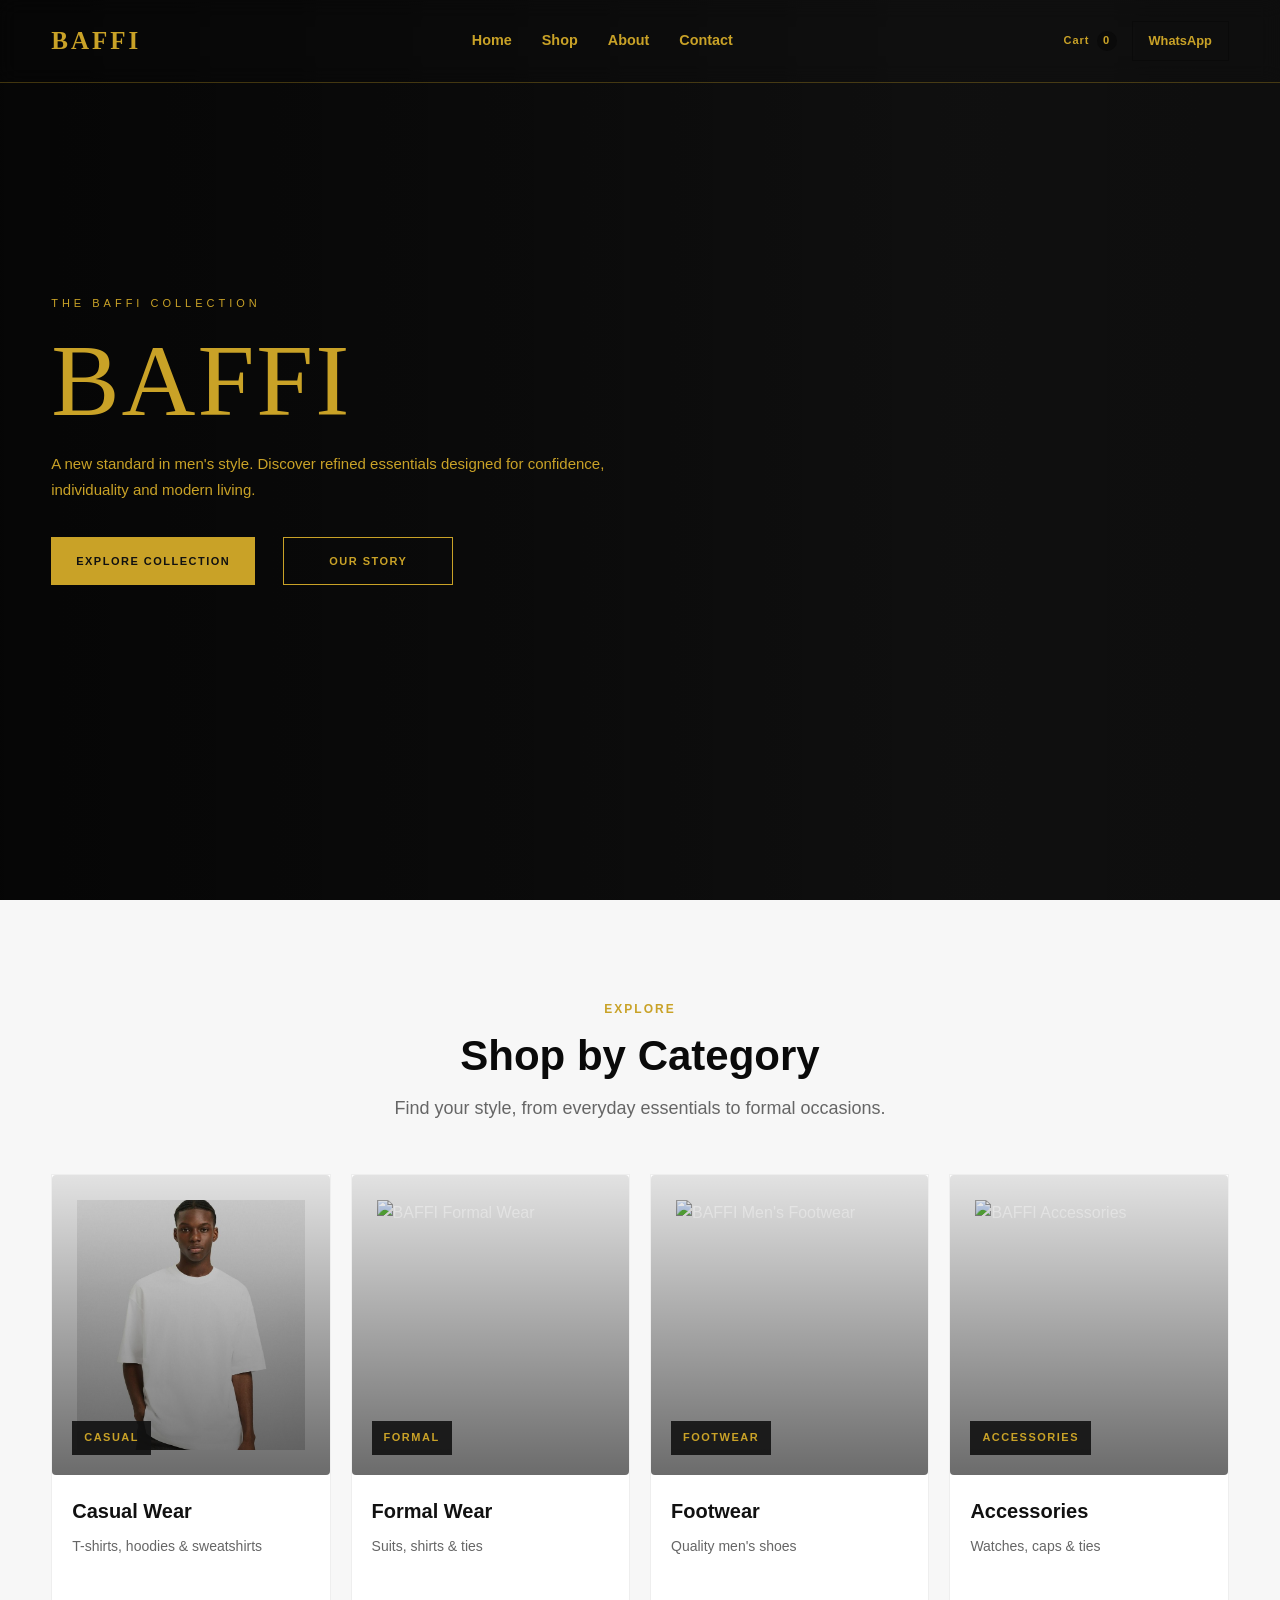
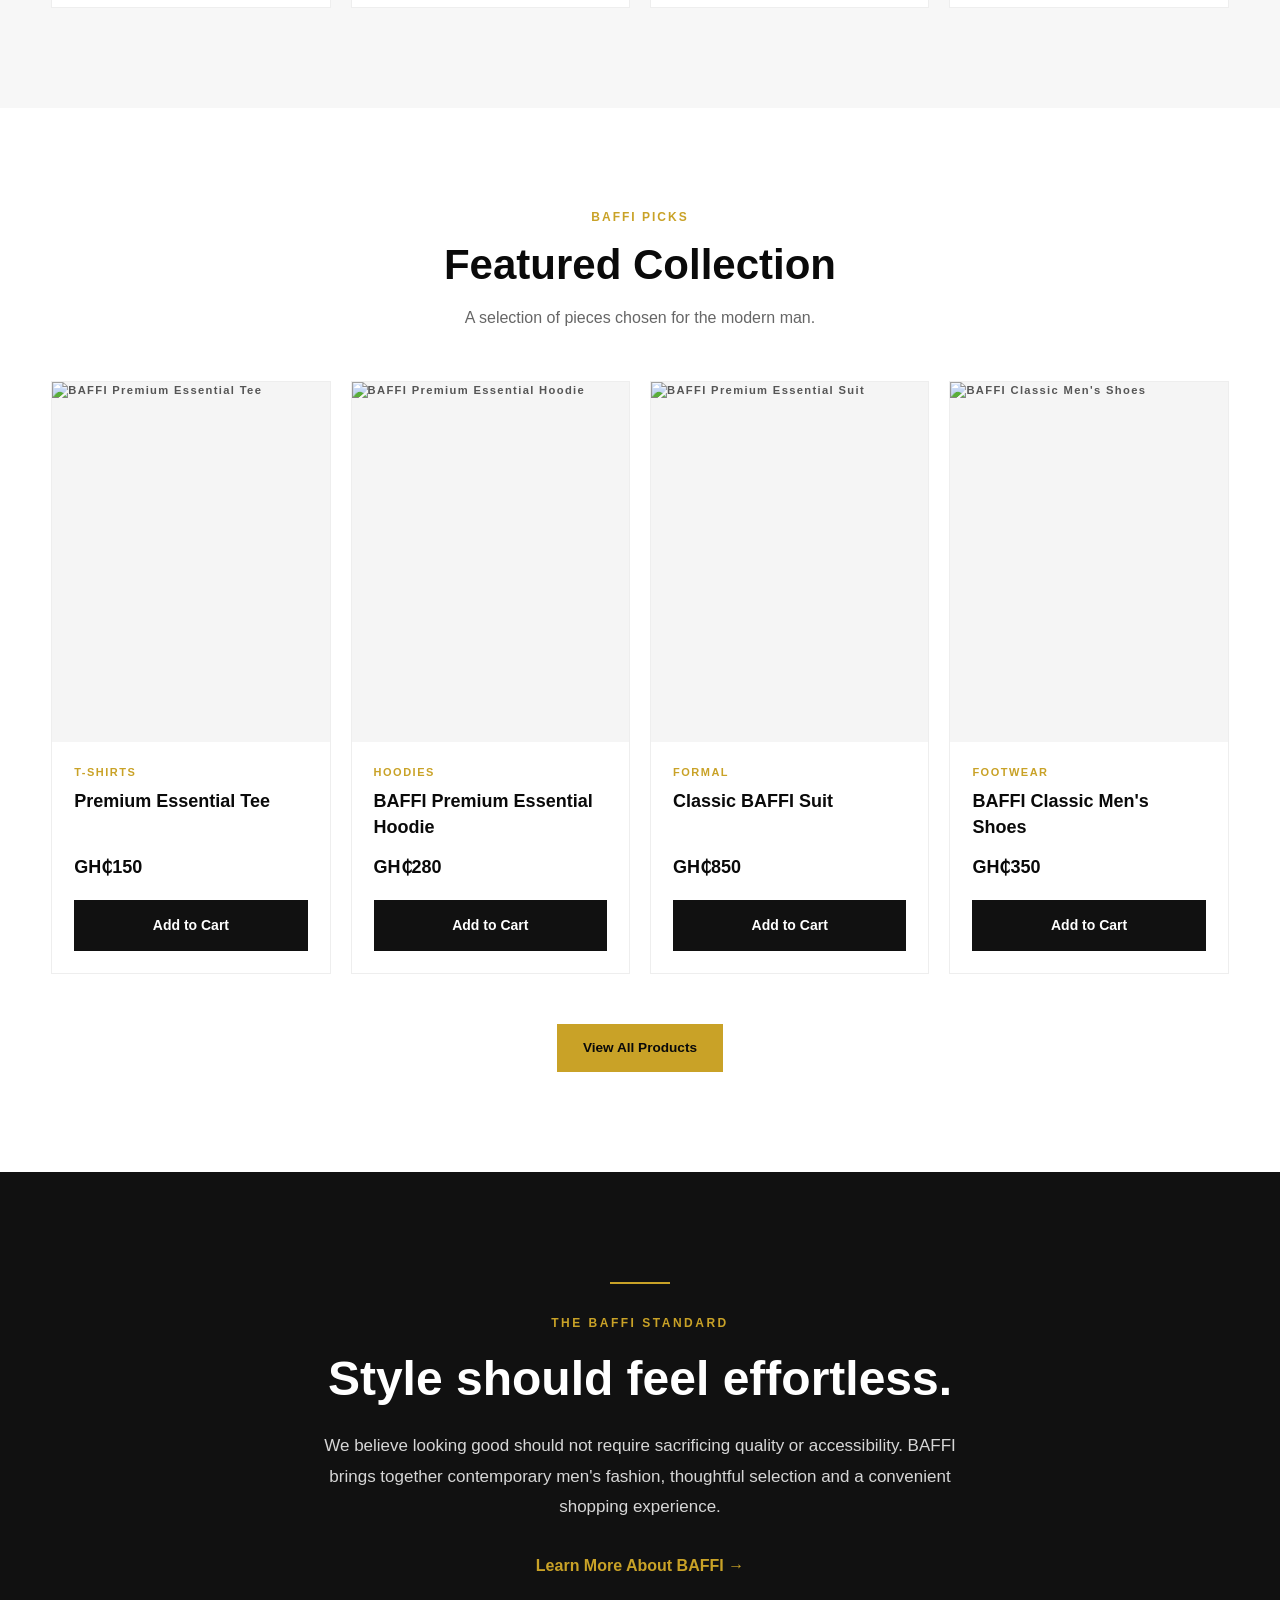
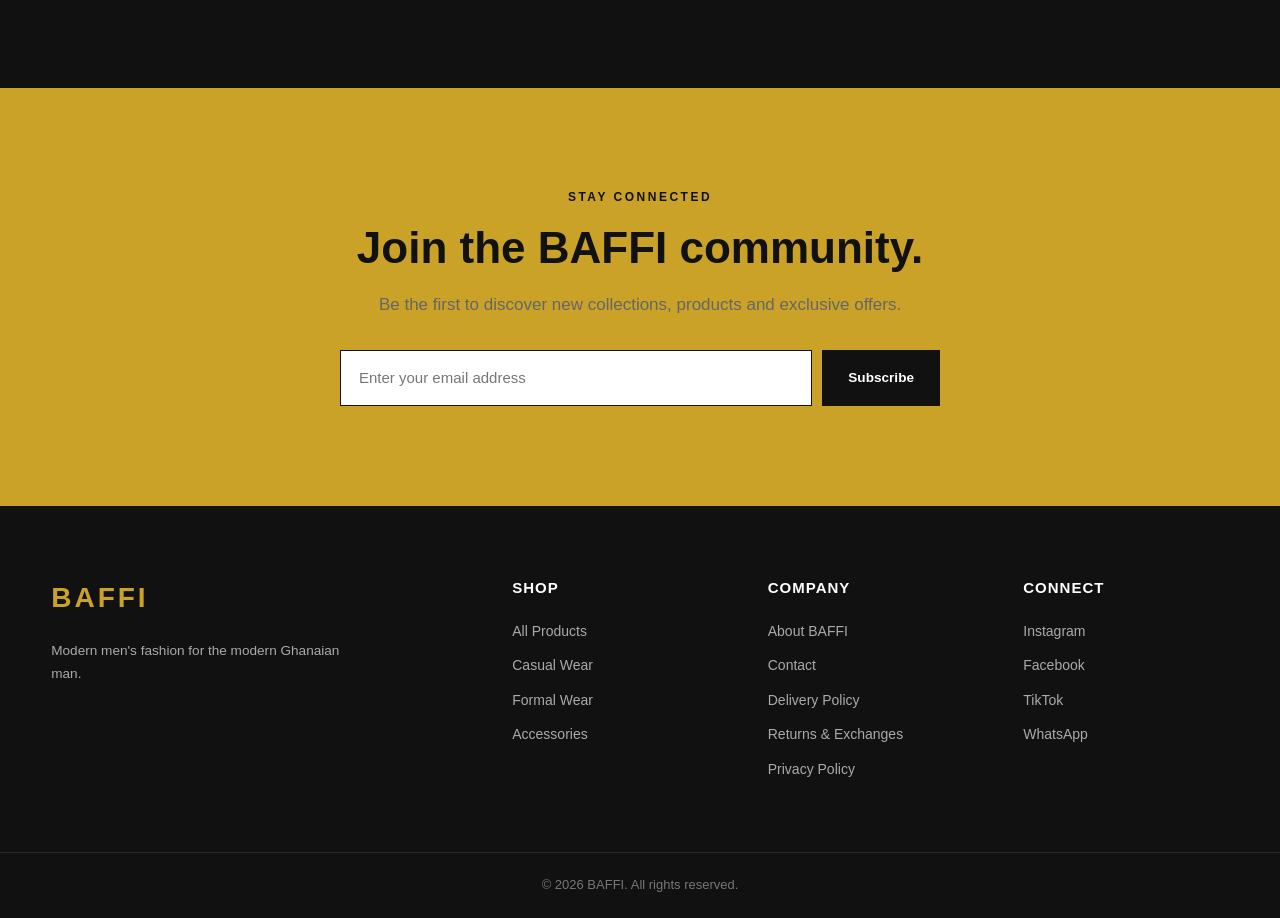
==== commit dd2677c3: "Fix HTML encoding issues in index.html" ====
--- a/index.html
+++ b/index.html
@@ -149,7 +149,7 @@
             class="category-card">
             <div class="category-image">
             <img
-                src="images/premium-essential-teeshirt.jpeg"
+                src="premium-essential-teeshirt.jpeg"
                 alt="BAFFI Casual Wear"
             >
             <span>CASUAL</span>
@@ -600,4 +600,4 @@
     <script src="app.js"></script>
 
 </body>
-</html>+</html>
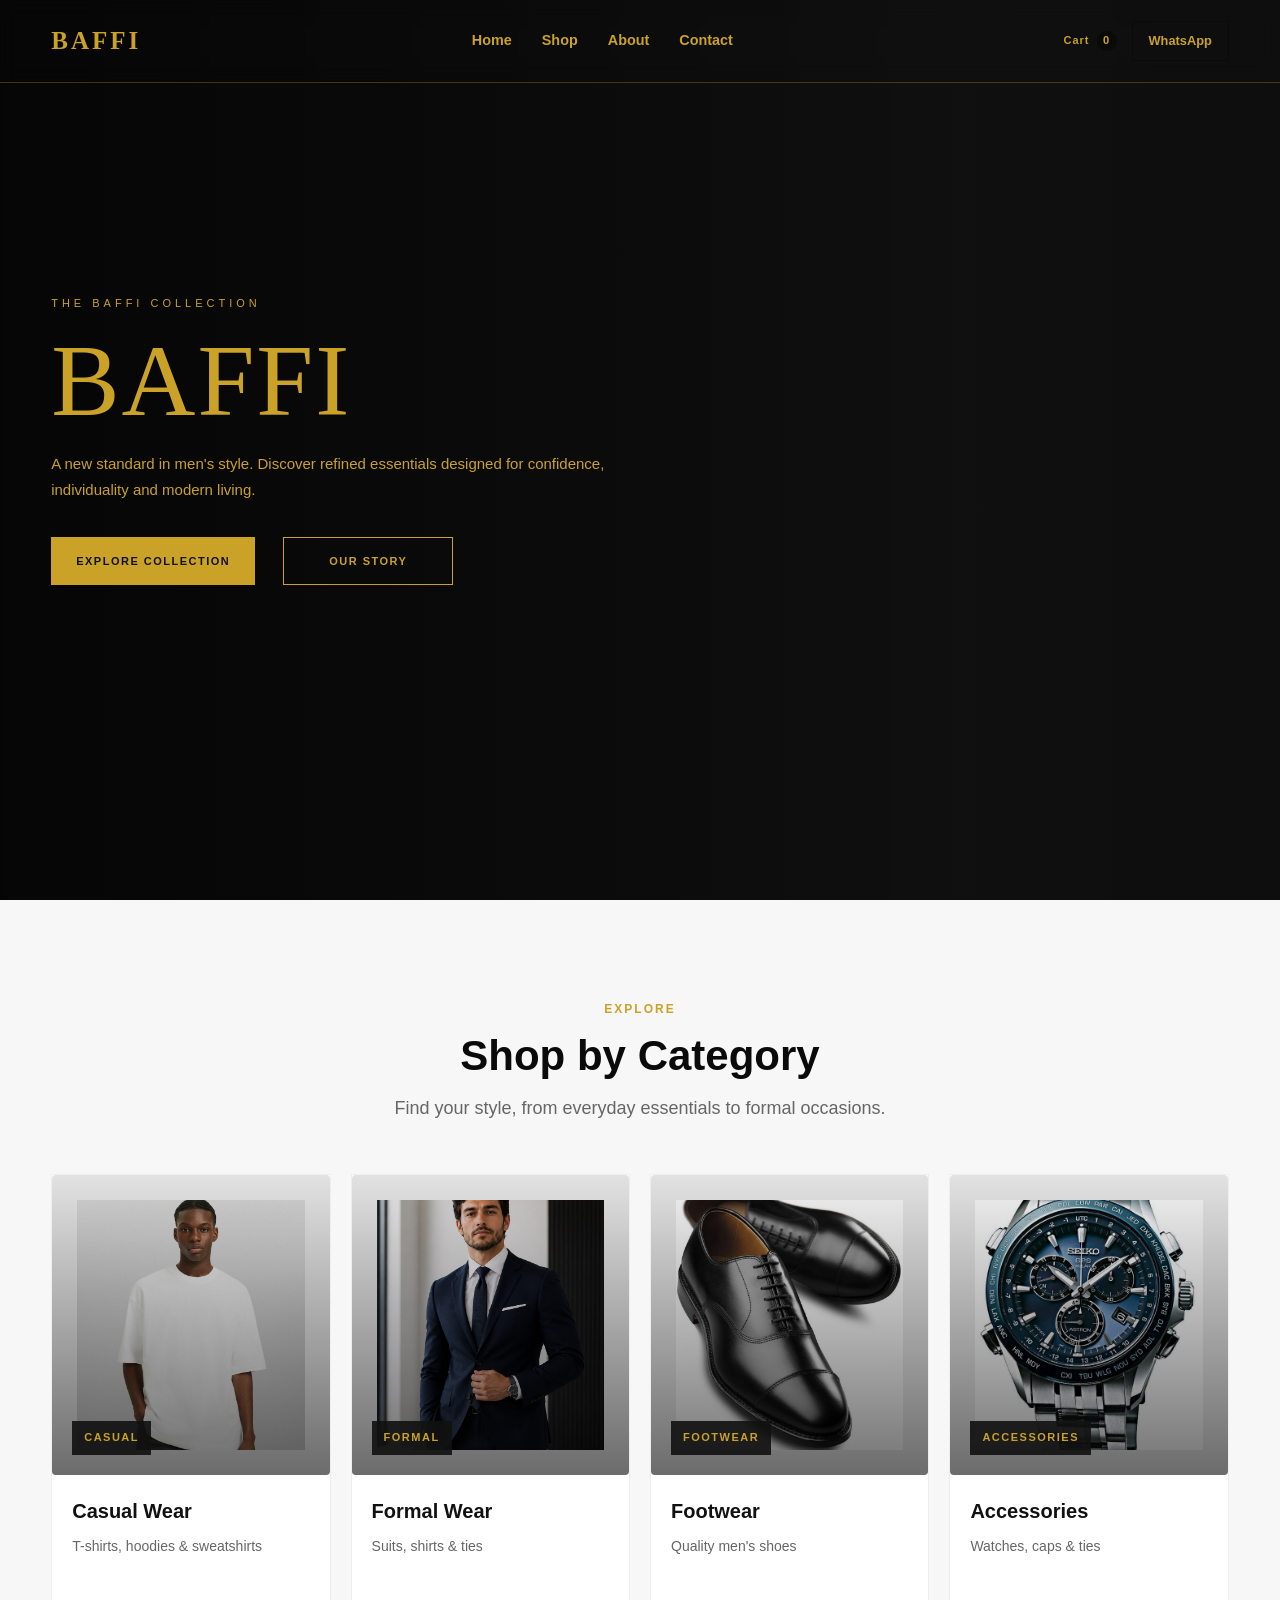
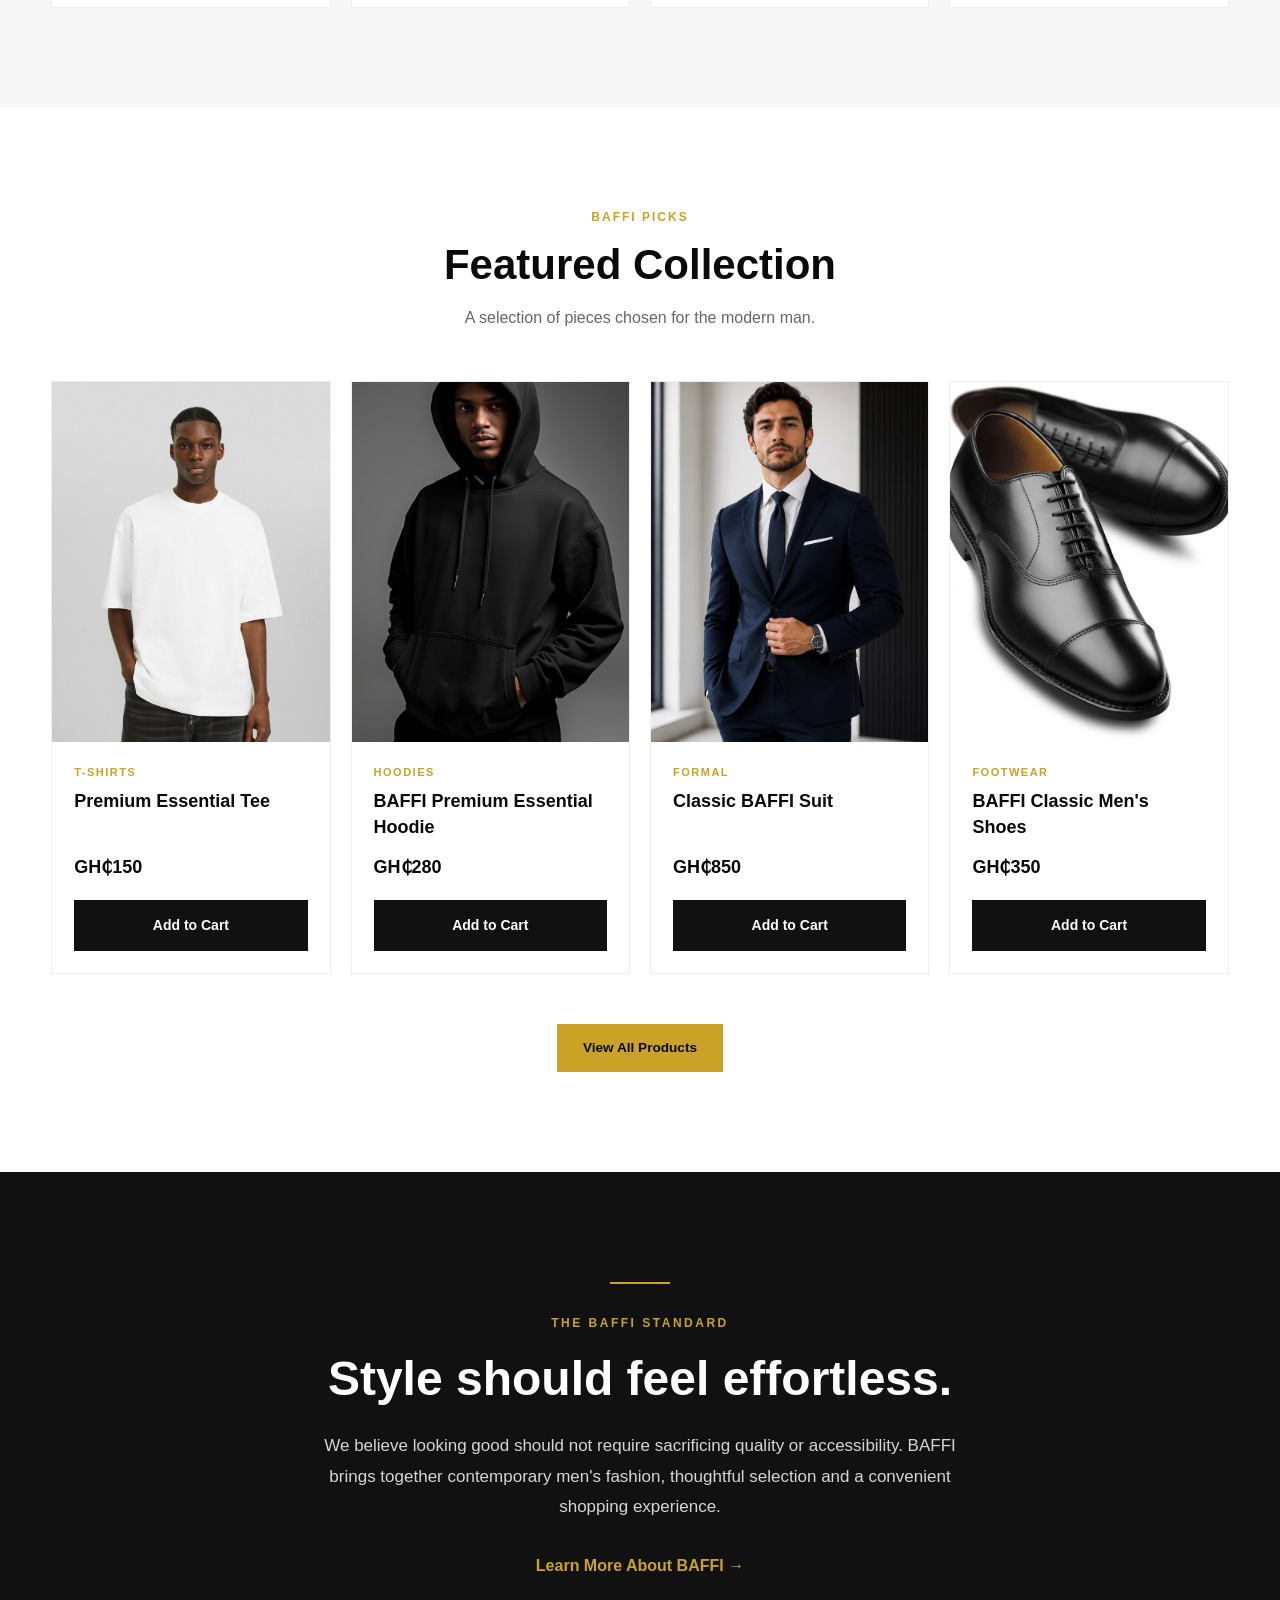
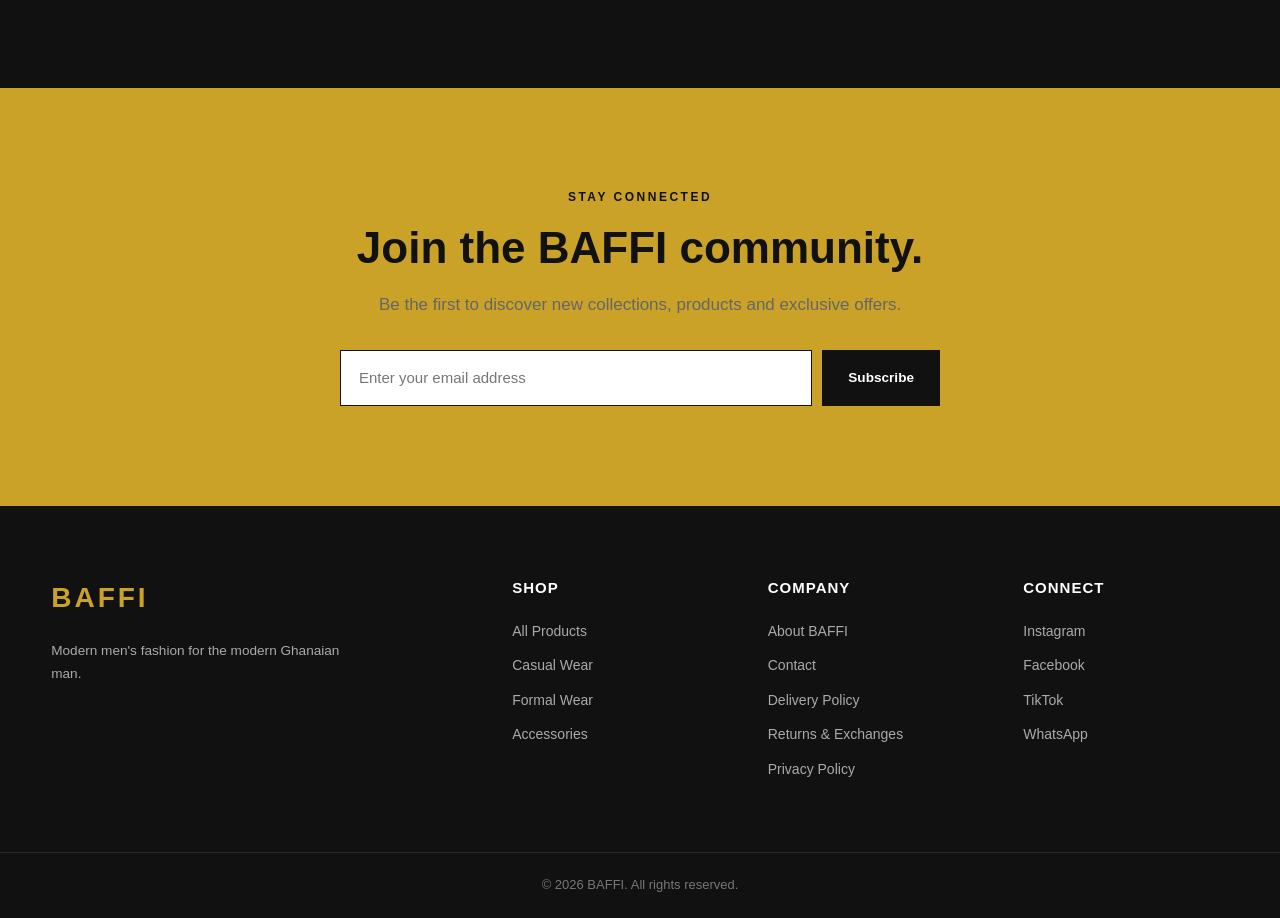
==== commit 18a0181f: "Fix HTML encoding issues in index.html" ====
--- a/index.html
+++ b/index.html
@@ -87,10 +87,10 @@
         loop
         playsinline
         preload="metadata"
-        poster="images/hero-image.mp4"
+        poster="hero-image.mp4"
     >
         <source
-            src="images/hero-image.mp4"
+            src="hero-image.mp4"
             type="video/mp4"
         >
     </video>
@@ -167,7 +167,7 @@
             class="category-card">
             <div class="category-image">
             <img
-                src="images/premium-essential-suit.jpeg"
+                src="premium-essential-suit.jpeg"
                 alt="BAFFI Formal Wear"
             >
             <span>FORMAL</span>
@@ -185,7 +185,7 @@
             class="category-card">
             <div class="category-image">
             <img
-                src="images/premium-essential-shoes.jpeg"
+                src="premium-essential-shoes.jpeg"
                 alt="BAFFI Men's Footwear"
             >
             <span>FOOTWEAR</span>
@@ -204,7 +204,7 @@
             class="category-card">
             <div class="category-image">
                 <img
-                    src="images/premium-essential-watches.jpeg"
+                    src="premium-essential-watches.jpeg"
                     alt="BAFFI Accessories"
                 >
                 <span>ACCESSORIES</span>
@@ -250,7 +250,7 @@
 
                 <div class="product-image">
                     <img
-                        src="images/premium-essential-teeshirt.jpeg"
+                        src="premium-essential-teeshirt.jpeg"
                         alt="BAFFI Premium Essential Tee"
                     >
                 </div>
@@ -286,7 +286,7 @@
 
                 <div class="product-image">
                     <img
-                        src="images/Premium-Essential-Hoodie.jpeg"
+                        src="Premium-Essential-Hoodie.jpeg"
                         alt="BAFFI Premium Essential Hoodie"
                     >
                 </div>
@@ -322,7 +322,7 @@
 
                 <div class="product-image">
                     <img
-                        src="images/premium-essential-suit.jpeg"
+                        src="premium-essential-suit.jpeg"
                         alt="BAFFI Premium Essential Suit"
                     >
                 </div>
@@ -358,7 +358,7 @@
 
                 <div class="product-image">
                     <img
-                        src="images/premium-essential-shoes.jpeg"
+                        src="premium-essential-shoes.jpeg"
                         alt="BAFFI Classic Men's Shoes"
                         >
                 </div>
